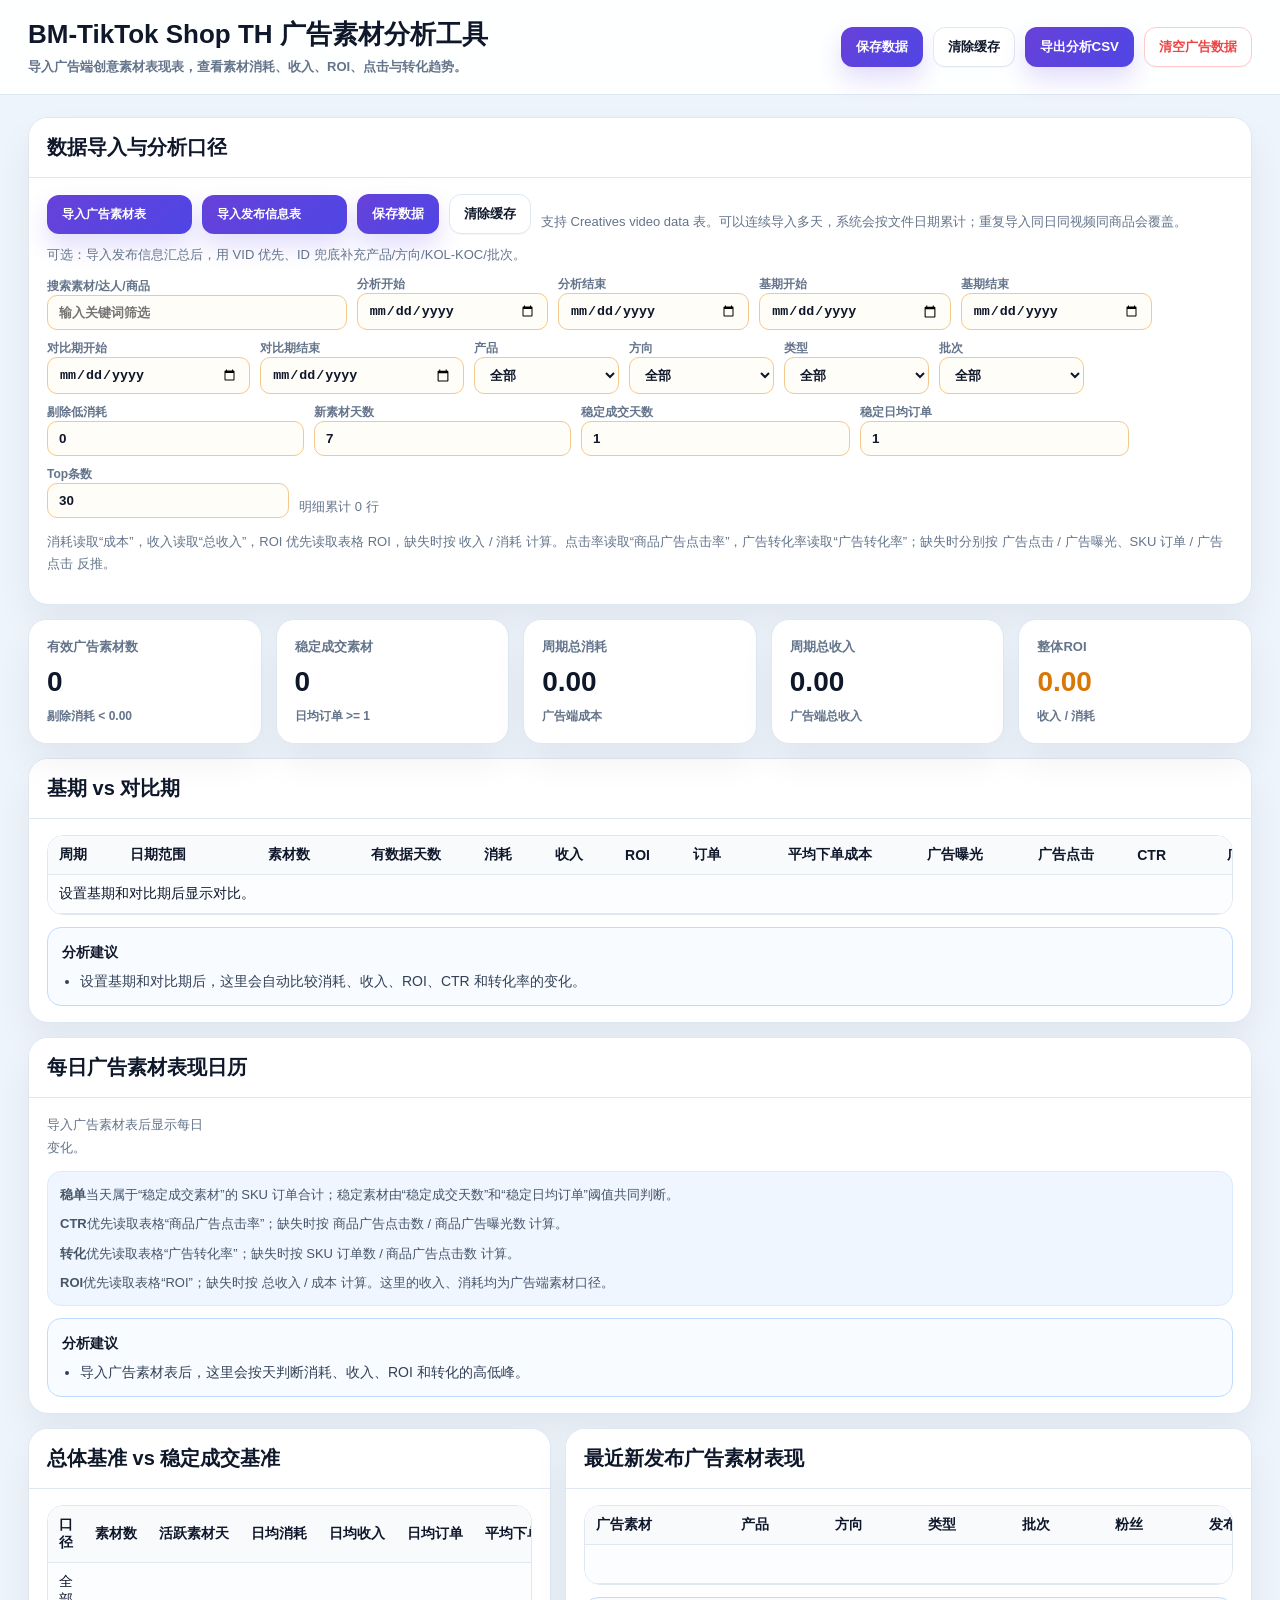
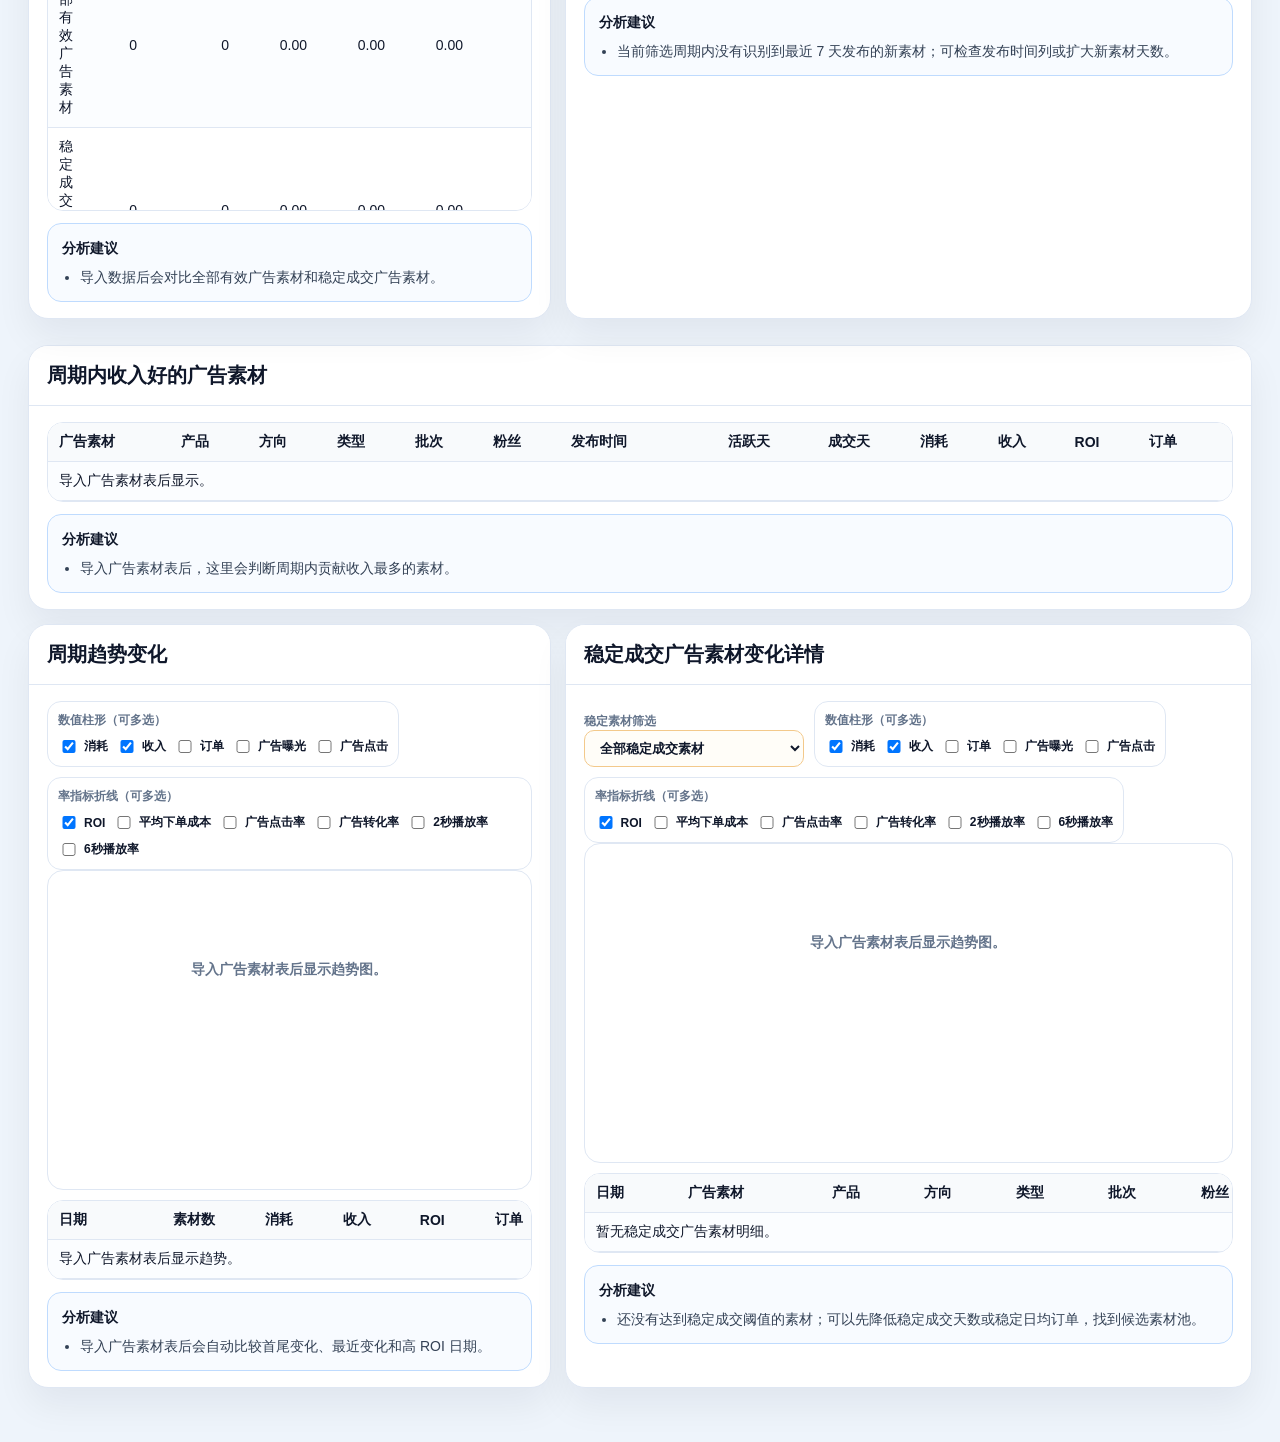
==== BM-ad-creative-analysis/index.html @ 03ab9991 "Store ad creative data in IndexedDB" ====
<!doctype html>
<html lang="zh-CN">
<head>
  <meta charset="utf-8">
  <meta name="viewport" content="width=device-width, initial-scale=1">
  <title>BM-TikTok Shop TH 广告素材分析工具</title>
  <style>
    :root {
      --bg: #eef4fb;
      --panel: #fff;
      --ink: #0f172a;
      --muted: #64748b;
      --line: #dfe7f3;
      --soft: #f8fafc;
      --primary: #6741d9;
      --primary2: #4f46e5;
      --green: #16a34a;
      --red: #ef4444;
      --orange: #d97706;
      --shadow: 0 18px 36px rgba(15, 23, 42, .06);
    }
    * { box-sizing: border-box; }
    body {
      margin: 0;
      background: var(--bg);
      color: var(--ink);
      font-family: Inter, "Microsoft YaHei", "PingFang SC", Arial, sans-serif;
      font-size: 14px;
    }
    header {
      position: sticky;
      top: 0;
      z-index: 20;
      background: rgba(255,255,255,.94);
      border-bottom: 1px solid var(--line);
      backdrop-filter: blur(12px);
    }
    .topbar {
      display: flex;
      justify-content: space-between;
      align-items: center;
      gap: 16px;
      padding: 18px 28px;
    }
    h1 { margin: 0; font-size: 26px; line-height: 1.25; font-weight: 900; }
    h2 { margin: 0; font-size: 20px; font-weight: 900; }
    .subtitle { margin: 7px 0 0; color: var(--muted); font-size: 13px; font-weight: 800; }
    main { padding: 22px 28px 40px; }
    .actions, .filters, .chart-tools { display: flex; flex-wrap: wrap; gap: 10px; align-items: end; }
    button, .file-label {
      border: 1px solid var(--line);
      background: #fff;
      color: var(--ink);
      border-radius: 12px;
      padding: 10px 14px;
      font-weight: 900;
      cursor: pointer;
      box-shadow: 0 1px 0 rgba(15,23,42,.03);
    }
    button.primary, .file-label {
      color: #fff;
      border-color: transparent;
      background: linear-gradient(135deg, var(--primary), var(--primary2));
      box-shadow: 0 12px 24px rgba(91,69,232,.18);
    }
    button.danger { color: var(--red); border-color: #fecaca; background: #fff; }
    input, select {
      width: 100%;
      min-width: 0;
      padding: 9px 11px;
      border: 1px solid #f3c98b;
      border-radius: 10px;
      background: #fffdf8;
      color: var(--ink);
      font-weight: 800;
    }
    input[type="file"] { display: none; }
    input.meta-input {
      width: 104px;
      padding: 6px 8px;
      font-size: 12px;
    }
    .meta-cell {
      min-width: 110px;
      white-space: nowrap;
    }
    .meta-text {
      font-weight: 800;
    }
    .meta-empty {
      color: var(--muted);
    }
    .meta-actions {
      display: inline-flex;
      gap: 4px;
      margin-left: 6px;
      vertical-align: middle;
    }
    button.meta-mini {
      padding: 4px 7px;
      border-radius: 999px;
      font-size: 11px;
      line-height: 1;
      box-shadow: none;
    }
    button.meta-save {
      color: #fff;
      border-color: transparent;
      background: var(--primary);
    }
    label { min-width: 145px; color: var(--muted); font-size: 12px; font-weight: 900; }
    .filters .wide { min-width: 260px; }
    .panel {
      background: var(--panel);
      border: 1px solid var(--line);
      border-radius: 20px;
      box-shadow: var(--shadow);
      overflow: hidden;
      margin-bottom: 14px;
    }
    .panel > h2 { padding: 16px 18px; border-bottom: 1px solid var(--line); background: #fff; }
    .panel-body { padding: 16px 18px; }
    .note { color: var(--muted); font-size: 13px; line-height: 1.7; }
    .kpis {
      display: grid;
      grid-template-columns: repeat(5, minmax(180px, 1fr));
      gap: 14px;
      margin-bottom: 14px;
    }
    .kpi {
      background: #fff;
      border-radius: 18px;
      border: 1px solid var(--line);
      padding: 18px;
      box-shadow: var(--shadow);
    }
    .kpi .label { color: var(--muted); font-size: 13px; font-weight: 900; }
    .kpi .value { margin: 10px 0; font-size: 28px; font-weight: 900; }
    .kpi .sub { color: var(--muted); font-size: 12px; font-weight: 800; }
    .good { color: var(--green); }
    .bad { color: var(--red); }
    .mid { color: var(--orange); }
    .grid.two { display: grid; grid-template-columns: minmax(430px, .95fr) minmax(520px, 1.25fr); gap: 14px; }
    .scroll { overflow: auto; max-height: 68vh; border: 1px solid var(--line); border-radius: 16px; background: #fff; }
    .compact-scroll { max-height: 34vh; }
    table { width: 100%; min-width: 1180px; border-collapse: collapse; table-layout: auto; background: #fff; }
    #recentTable { min-width: 1700px; }
    #topTable, #stableDetailTable { min-width: 1900px; }
    #trendTable { min-width: 1460px; }
    #periodCompareTable { min-width: 1260px; }
    th, td { border: 0; border-bottom: 1px solid var(--line); padding: 10px 11px; vertical-align: middle; overflow-wrap: anywhere; }
    th { position: sticky; top: 0; z-index: 2; background: #f8fafc; color: var(--ink); font-weight: 900; text-align: left; }
    td.num, th.num { text-align: right; white-space: nowrap; }
    tr:nth-child(even) td { background: #fbfdff; }
    .center { text-align: center; }
    .formula-strip {
      display: grid;
      gap: 8px;
      margin-top: 12px;
      padding: 12px;
      border: 1px solid #dbeafe;
      border-radius: 14px;
      background: #eff6ff;
    }
    .formula-item { color: #475569; font-size: 13px; line-height: 1.65; }
    .analysis-box {
      margin-top: 12px;
      padding: 12px 14px;
      border: 1px solid #bfdbfe;
      background: #f8fbff;
      border-radius: 14px;
      color: #334155;
      line-height: 1.75;
    }
    .analysis-box strong { display: block; margin-bottom: 4px; color: #0f172a; }
    .analysis-box ul { margin: 0; padding-left: 18px; }
    .metric-group {
      min-width: 270px;
      padding: 10px;
      border: 1px solid var(--line);
      border-radius: 14px;
      background: #fff;
    }
    .metric-title { margin-bottom: 8px; color: var(--muted); font-size: 12px; font-weight: 900; }
    .metric-options { display: flex; flex-wrap: wrap; gap: 8px; }
    .metric-options label {
      min-width: 0;
      display: inline-flex;
      align-items: center;
      gap: 5px;
      color: var(--ink);
      font-size: 12px;
      font-weight: 900;
    }
    .metric-options input { width: 14px; padding: 0; }
    .chart-wrap {
      min-height: 320px;
      margin-bottom: 10px;
      border: 1px solid var(--line);
      border-radius: 16px;
      background: #fff;
      overflow: hidden;
    }
    .chart-wrap svg { display: block; width: 100%; height: 320px; }
    .chart-empty { padding: 90px 18px; color: var(--muted); font-weight: 900; text-align: center; }
    .calendar-grid {
      display: grid;
      grid-template-columns: repeat(7, minmax(150px, 1fr));
      gap: 10px;
    }
    .weekday { color: var(--muted); text-align: center; font-weight: 900; }
    .day-card {
      min-height: 126px;
      border: 1px solid var(--line);
      border-radius: 14px;
      padding: 10px;
      background: #fff;
    }
    .day-card.empty { background: transparent; border-color: transparent; box-shadow: none; }
    .day-head { display: flex; justify-content: space-between; gap: 8px; align-items: center; font-weight: 900; }
    .day-head span { color: var(--muted); font-size: 12px; }
    .day-main { margin: 7px 0 5px; display: flex; align-items: baseline; justify-content: space-between; gap: 8px; }
    .day-main b { font-size: 22px; }
    .day-main span { color: var(--muted); font-size: 12px; font-weight: 800; }
    .day-metrics { display: grid; grid-template-columns: 1fr 1fr; gap: 5px 10px; color: var(--muted); font-size: 12px; }
    .bar { height: 7px; border-radius: 999px; background: #e2e8f0; overflow: hidden; }
    .bar span { display: block; height: 100%; background: linear-gradient(90deg, var(--primary), var(--primary2)); border-radius: inherit; }
    @media (max-width: 980px) {
      main, .topbar { padding-left: 14px; padding-right: 14px; }
      .grid.two, .kpis, .calendar-grid { grid-template-columns: 1fr; }
      table { min-width: 1000px; }
    }
  </style>
</head>
<body>
  <header>
    <div class="topbar">
      <div>
        <h1>BM-TikTok Shop TH 广告素材分析工具</h1>
        <p class="subtitle">导入广告端创意素材表现表，查看素材消耗、收入、ROI、点击与转化趋势。</p>
      </div>
      <div class="actions">
        <button class="primary" id="saveData">保存数据</button>
        <button id="clearCache">清除缓存</button>
        <button class="primary" id="exportSnapshot">导出分析CSV</button>
        <button class="danger" id="clearData">清空广告数据</button>
      </div>
    </div>
  </header>
  <main>
    <section class="panel">
      <h2>数据导入与分析口径</h2>
      <div class="panel-body">
        <div class="actions" style="margin-bottom:10px">
          <label class="file-label" for="detailFile">导入广告素材表</label>
          <input id="detailFile" type="file" accept=".xlsx,.xls,.csv">
          <label class="file-label" for="metadataFile">导入发布信息表</label>
          <input id="metadataFile" type="file" accept=".xlsx,.xls,.csv">
          <button class="primary save-data-action" id="saveDataInline" type="button">保存数据</button>
          <button class="clear-cache-action" id="clearCacheInline" type="button">清除缓存</button>
          <span class="note" id="importStatus">支持 Creatives video data 表。可以连续导入多天，系统会按文件日期累计；重复导入同日同视频同商品会覆盖。</span>
          <span class="note" id="metadataStatus">可选：导入发布信息汇总后，用 VID 优先、ID 兜底补充产品/方向/KOL-KOC/批次。</span>
        </div>
        <div class="filters" id="controls"></div>
        <p class="note">消耗读取“成本”，收入读取“总收入”，ROI 优先读取表格 ROI，缺失时按 收入 / 消耗 计算。点击率读取“商品广告点击率”，广告转化率读取“广告转化率”；缺失时分别按 广告点击 / 广告曝光、SKU 订单 / 广告点击 反推。</p>
      </div>
    </section>

    <div class="kpis" id="kpis"></div>

    <section class="panel">
      <h2>基期 vs 对比期</h2>
      <div class="panel-body">
        <div class="scroll compact-scroll"><table id="periodCompareTable"></table></div>
        <div class="analysis-box" id="periodCompareAnalysis"></div>
      </div>
    </section>

    <section class="panel">
      <h2>每日广告素材表现日历</h2>
      <div class="panel-body">
        <div class="calendar-grid" id="calendar"></div>
        <div class="formula-strip">
          <div class="formula-item"><b>稳单</b>当天属于“稳定成交素材”的 SKU 订单合计；稳定素材由“稳定成交天数”和“稳定日均订单”阈值共同判断。</div>
          <div class="formula-item"><b>CTR</b>优先读取表格“商品广告点击率”；缺失时按 商品广告点击数 / 商品广告曝光数 计算。</div>
          <div class="formula-item"><b>转化</b>优先读取表格“广告转化率”；缺失时按 SKU 订单数 / 商品广告点击数 计算。</div>
          <div class="formula-item"><b>ROI</b>优先读取表格“ROI”；缺失时按 总收入 / 成本 计算。这里的收入、消耗均为广告端素材口径。</div>
        </div>
        <div class="analysis-box" id="calendarAnalysis"></div>
      </div>
    </section>

    <div class="grid two" style="margin-top:12px">
      <section class="panel">
        <h2>总体基准 vs 稳定成交基准</h2>
        <div class="panel-body">
          <div class="scroll compact-scroll"><table id="baselineTable"></table></div>
          <div class="analysis-box" id="baselineAnalysis"></div>
        </div>
      </section>
      <section class="panel">
        <h2>最近新发布广告素材表现</h2>
        <div class="panel-body">
          <div class="scroll compact-scroll"><table id="recentTable"></table></div>
          <div class="analysis-box" id="recentAnalysis"></div>
        </div>
      </section>
    </div>

    <section class="panel" style="margin-top:12px">
      <h2>周期内收入好的广告素材</h2>
      <div class="panel-body">
        <div class="scroll"><table id="topTable"></table></div>
        <div class="analysis-box" id="topAnalysis"></div>
      </div>
    </section>

    <div class="grid two" style="margin-top:12px">
      <section class="panel">
        <h2>周期趋势变化</h2>
        <div class="panel-body">
          <div class="chart-tools">
            <div class="metric-group">
              <div class="metric-title">数值柱形（可多选）</div>
              <div class="metric-options" id="trendValueMetrics"></div>
            </div>
            <div class="metric-group">
              <div class="metric-title">率指标折线（可多选）</div>
              <div class="metric-options" id="trendRateMetrics"></div>
            </div>
          </div>
          <div class="chart-wrap" id="trendChart"></div>
          <div class="scroll"><table id="trendTable"></table></div>
          <div class="analysis-box" id="trendAnalysis"></div>
        </div>
      </section>
      <section class="panel">
        <h2>稳定成交广告素材变化详情</h2>
        <div class="panel-body">
          <div class="chart-tools">
            <label class="wide">稳定素材筛选<select id="stableVideoFilter"></select></label>
            <div class="metric-group">
              <div class="metric-title">数值柱形（可多选）</div>
              <div class="metric-options" id="stableValueMetrics"></div>
            </div>
            <div class="metric-group">
              <div class="metric-title">率指标折线（可多选）</div>
              <div class="metric-options" id="stableRateMetrics"></div>
            </div>
          </div>
          <div class="chart-wrap" id="stableChart"></div>
          <div class="scroll"><table id="stableDetailTable"></table></div>
          <div class="analysis-box" id="stableDetailAnalysis"></div>
        </div>
      </section>
    </div>
  </main>

  <script src="../BM-profit-calculator/xlsx-js-style.min.js"></script>
  <script>
    const money0 = new Intl.NumberFormat("en-US", { maximumFractionDigits: 0 });
    const money2 = new Intl.NumberFormat("en-US", { minimumFractionDigits: 2, maximumFractionDigits: 2 });
    const stateKeyBase = "bmAdCreativeAnalysisStateV1";
    const stateDbName = "bmAdCreativeAnalysisDB";
    const stateStoreName = "states";
    const defaultState = {
      detailRows: [],
      detailFileName: "",
      metadataRows: [],
      metadataFileName: "",
      minSpend: 0,
      recentDays: 7,
      stableMinOrderDays: 1,
      stableMinDailyOrders: 1,
      topLimit: 30,
      analysisStart: "",
      analysisEnd: "",
      baseStart: "",
      baseEnd: "",
      compareStart: "",
      compareEnd: "",
      search: "",
      metaProduct: "",
      metaDirection: "",
      metaType: "",
      metaLot: "",
      trendValueMetrics: ["spend", "revenue"],
      trendRateMetrics: ["roi"],
      stableVideoKey: "",
      stableValueMetrics: ["spend", "revenue"],
      stableRateMetrics: ["roi"]
    };

    const valueMetrics = [
      { key: "spend", label: "消耗", picker: row => row.all.spend, format: money },
      { key: "revenue", label: "收入", picker: row => row.all.revenue, format: money },
      { key: "orders", label: "订单", picker: row => row.all.orders, format: money },
      { key: "exposure", label: "广告曝光", picker: row => row.all.exposure, format: value => money0.format(num(value)) },
      { key: "clicks", label: "广告点击", picker: row => row.all.clicks, format: value => money0.format(num(value)) }
    ];
    const rateMetrics = [
      { key: "roi", label: "ROI", picker: row => row.allRoi, format: ratio },
      { key: "avgOrderCost", label: "平均下单成本", picker: row => row.allAvgOrderCost, format: money },
      { key: "ctr", label: "广告点击率", picker: row => row.allCtr, format: pct },
      { key: "conversion", label: "广告转化率", picker: row => row.allConversion, format: pct },
      { key: "play2Rate", label: "2秒播放率", picker: row => row.allPlay2Rate, format: pct },
      { key: "play6Rate", label: "6秒播放率", picker: row => row.allPlay6Rate, format: pct }
    ];
    let state = structuredClone(defaultState);
    let hasUnsavedChanges = false;

    function projectId() {
      return new URLSearchParams(location.search).get("project") || localStorage.getItem("bm_current_project_v1") || "";
    }
    function scopedKey() {
      const id = projectId();
      return id ? `${stateKeyBase}_${id}` : stateKeyBase;
    }
    function loadState() {
      try {
        const parsed = JSON.parse(localStorage.getItem(scopedKey()) || "{}");
        return normalizeState({ ...structuredClone(defaultState), ...parsed });
      } catch {
        return structuredClone(defaultState);
      }
    }
    function openStateDb() {
      return new Promise((resolve, reject) => {
        if (!window.indexedDB) {
          reject(new Error("当前浏览器不支持大容量本地数据库 IndexedDB。"));
          return;
        }
        const request = indexedDB.open(stateDbName, 1);
        request.onupgradeneeded = () => {
          const db = request.result;
          if (!db.objectStoreNames.contains(stateStoreName)) db.createObjectStore(stateStoreName);
        };
        request.onsuccess = () => resolve(request.result);
        request.onerror = () => reject(request.error || new Error("打开本地数据库失败。"));
      });
    }
    function readIndexedState(key) {
      return openStateDb().then(db => new Promise((resolve, reject) => {
        const tx = db.transaction(stateStoreName, "readonly");
        const request = tx.objectStore(stateStoreName).get(key);
        request.onsuccess = () => resolve(request.result || null);
        request.onerror = () => reject(request.error || new Error("读取本地数据库失败。"));
        tx.oncomplete = () => db.close();
        tx.onerror = () => {
          db.close();
          reject(tx.error || new Error("读取本地数据库失败。"));
        };
      }));
    }
    function writeIndexedState(key, value) {
      return openStateDb().then(db => new Promise((resolve, reject) => {
        const tx = db.transaction(stateStoreName, "readwrite");
        tx.objectStore(stateStoreName).put(value, key);
        tx.oncomplete = () => {
          db.close();
          resolve();
        };
        tx.onerror = () => {
          db.close();
          reject(tx.error || new Error("写入本地数据库失败。"));
        };
      }));
    }
    function deleteIndexedState(key) {
      return openStateDb().then(db => new Promise((resolve, reject) => {
        const tx = db.transaction(stateStoreName, "readwrite");
        tx.objectStore(stateStoreName).delete(key);
        tx.oncomplete = () => {
          db.close();
          resolve();
        };
        tx.onerror = () => {
          db.close();
          reject(tx.error || new Error("清除本地数据库失败。"));
        };
      })).catch(() => {});
    }
    async function loadPersistedState() {
      try {
        const indexed = await readIndexedState(scopedKey());
        if (indexed) return normalizeState({ ...structuredClone(defaultState), ...indexed });
      } catch {}
      return loadState();
    }
    async function saveState() {
      state = normalizeState(state);
      const key = scopedKey();
      try {
        await writeIndexedState(key, state);
        localStorage.removeItem(key);
      } catch (error) {
        throw new Error(`浏览器大容量本地数据库写入失败。${error.message || error}`);
      }
    }
    async function clearSavedState() {
      Object.keys(localStorage)
        .filter(key => key === stateKeyBase || key.startsWith(`${stateKeyBase}_`))
        .forEach(key => localStorage.removeItem(key));
      await deleteIndexedState(scopedKey());
    }
    function markUnsaved(statusId, message) {
      hasUnsavedChanges = true;
      updateSaveButton();
      if (statusId && message) {
        const status = document.getElementById(statusId);
        if (status) status.textContent = message;
      }
    }
    function markSaved(statusId, message) {
      hasUnsavedChanges = false;
      updateSaveButton();
      if (statusId && message) {
        const status = document.getElementById(statusId);
        if (status) status.textContent = message;
      }
    }
    function updateSaveButton() {
      document.querySelectorAll("#saveData, #saveDataInline").forEach(button => {
        button.textContent = hasUnsavedChanges ? "保存数据*" : "保存数据";
        button.title = hasUnsavedChanges ? "当前页面有未保存的数据或设置" : "当前页面数据已保存";
      });
    }
    function normalizeState(next) {
      if (!Array.isArray(next.detailRows)) next.detailRows = [];
      if (!Array.isArray(next.metadataRows)) next.metadataRows = [];
      next.detailRows = next.detailRows.map(compactAdDetailRow);
      next.metadataRows = next.metadataRows.map(compactMetadataRow);
      if ("minW" in next && !("minSpend" in next)) next.minSpend = next.minW;
      ["minSpend", "recentDays", "stableMinOrderDays", "stableMinDailyOrders", "topLimit"].forEach(key => next[key] = num(next[key], defaultState[key]));
      ["analysisStart", "analysisEnd", "baseStart", "baseEnd", "compareStart", "compareEnd", "search", "metaProduct", "metaDirection", "metaType", "metaLot", "stableVideoKey"].forEach(key => next[key] = String(next[key] || defaultState[key] || ""));
      next.trendValueMetrics = normalizeMetricList(next.trendValueMetrics, next.trendValueMetric, defaultState.trendValueMetrics, valueMetrics);
      next.trendRateMetrics = normalizeMetricList(next.trendRateMetrics, next.trendRateMetric, defaultState.trendRateMetrics, rateMetrics);
      next.stableValueMetrics = normalizeMetricList(next.stableValueMetrics, next.stableValueMetric, defaultState.stableValueMetrics, valueMetrics);
      next.stableRateMetrics = normalizeMetricList(next.stableRateMetrics, next.stableRateMetric, defaultState.stableRateMetrics, rateMetrics);
      delete next.minW;
      delete next.trendValueMetric;
      delete next.trendRateMetric;
      delete next.stableValueMetric;
      delete next.stableRateMetric;
      return next;
    }
    function compactText(value, maxLength = 120) {
      const text = String(value ?? "").trim();
      return text.length > maxLength ? text.slice(0, maxLength) : text;
    }
    function compactAdDetailRow(row) {
      return {
        date: compactText(row.date, 10),
        publishDate: compactText(row.publishDate, 10),
        creator: compactText(row.creator, 80),
        creatorId: compactText(row.creatorId, 80),
        title: compactText(row.title, 180),
        videoId: compactText(row.videoId, 40),
        productId: compactText(row.productId, 60),
        product: compactText(row.product, 140),
        tag: compactText(row.tag, 80),
        source: compactText(row.source, 40),
        spend: num(row.spend),
        revenue: num(row.revenue),
        orders: num(row.orders),
        avgOrderCost: num(row.avgOrderCost),
        roi: num(row.roi),
        exposure: num(row.exposure),
        clicks: num(row.clicks),
        ctr: num(row.ctr),
        conversion: num(row.conversion),
        play2Rate: num(row.play2Rate),
        play6Rate: num(row.play6Rate)
      };
    }
    function compactMetadataRow(row) {
      return {
        idTikTok: compactText(row.idTikTok, 80),
        idKey: compactText(row.idKey, 80),
        vid: compactText(row.vid, 40),
        type: compactText(row.type, 20),
        follower: compactText(row.follower, 30),
        lot: compactText(row.lot, 20),
        product: compactText(row.product, 80),
        direction: compactText(row.direction, 80)
      };
    }
    function normalizeMetricList(value, legacyValue, fallback, metrics) {
      const allowed = new Set(metrics.map(metric => metric.key));
      const source = Array.isArray(value) ? value : (legacyValue ? [legacyValue] : fallback);
      const cleaned = [...new Set(source.map(item => String(item || "")).filter(key => allowed.has(key)))];
      return cleaned.length ? cleaned : [...fallback];
    }
    function num(v, fallback = 0) {
      const n = Number(v);
      return Number.isFinite(n) ? n : fallback;
    }
    function money(v) { return money2.format(num(v)); }
    function pct(v) { return (num(v) * 100).toFixed(2) + "%"; }
    function ratio(v) { return Number.isFinite(num(v)) ? num(v).toFixed(2) : "0.00"; }
    function escapeHtml(value) {
      return String(value ?? "").replaceAll("&", "&amp;").replaceAll("<", "&lt;").replaceAll(">", "&gt;").replaceAll('"', "&quot;");
    }
    function normalizeHeaderName(value) {
      return String(value ?? "").replace(/\s+/g, "").replace(/[()（）:：฿￥¥]/g, "").toLowerCase();
    }
    function recordFromRow(headers, row) {
      const record = {};
      headers.forEach((header, index) => {
        const key = normalizeHeaderName(header);
        if (key) record[key] = row[index];
      });
      return record;
    }
    function recordValue(record, aliases) {
      const keys = Object.keys(record);
      for (const alias of aliases) {
        const normalized = normalizeHeaderName(alias);
        if (normalized in record) return record[normalized];
      }
      for (const alias of aliases) {
        const normalized = normalizeHeaderName(alias);
        const key = keys.find(item => item.includes(normalized) || normalized.includes(item));
        if (key) return record[key];
      }
      return "";
    }
    function firstFilled(...values) {
      return values.find(value => String(value ?? "").trim() !== "") ?? "";
    }
    function recordExactValue(record, aliases) {
      for (const alias of aliases) {
        const normalized = normalizeHeaderName(alias);
        if (normalized in record) return record[normalized];
      }
      return "";
    }
    function parseMetric(value) {
      if (value == null || value === "") return 0;
      if (typeof value === "number") return Number.isFinite(value) ? value : 0;
      const cleaned = String(value).replace(/,/g, "").replace(/[฿￥¥%]/g, "").trim();
      const n = Number(cleaned);
      return Number.isFinite(n) ? n : 0;
    }
    function parseRateMetric(value, fallback = 0) {
      if (value == null || value === "") return fallback;
      const raw = String(value).trim();
      const n = parseMetric(value);
      if (!Number.isFinite(n)) return fallback;
      if (raw.includes("%")) return n / 100;
      return Math.abs(n) > 1 ? n / 100 : n;
    }
    function dateKey(value) {
      if (!value) return "";
      if (value instanceof Date && !Number.isNaN(value.getTime())) {
        return `${value.getFullYear()}-${String(value.getMonth() + 1).padStart(2, "0")}-${String(value.getDate()).padStart(2, "0")}`;
      }
      const text = String(value).trim();
      const iso = text.match(/(20\d{2})[-/](\d{1,2})[-/](\d{1,2})/);
      if (iso) return `${iso[1]}-${iso[2].padStart(2, "0")}-${iso[3].padStart(2, "0")}`;
      const us = text.match(/(\d{1,2})[-/](\d{1,2})[-/](20\d{2})/);
      if (us) return `${us[3]}-${us[1].padStart(2, "0")}-${us[2].padStart(2, "0")}`;
      return "";
    }
    function parseReportDateFromText(value) {
      const matches = [...String(value || "").matchAll(/20\d{2}[-/]\d{1,2}[-/]\d{1,2}/g)].map(match => match[0]);
      return matches.length ? dateKey(matches[matches.length - 1]) : "";
    }
    function parseReportDateFromFilename(fileName) {
      const compact = [...String(fileName || "").matchAll(/20\d{6}/g)].map(match => match[0]);
      if (compact.length) {
        const raw = compact[compact.length - 1];
        return `${raw.slice(0, 4)}-${raw.slice(4, 6)}-${raw.slice(6, 8)}`;
      }
      return parseReportDateFromText(fileName);
    }
    function addDays(dateText, delta) {
      const d = new Date(`${dateText}T00:00:00`);
      if (Number.isNaN(d.getTime())) return "";
      d.setDate(d.getDate() + delta);
      return dateKey(d);
    }
    function daysBetween(a, b) {
      const da = new Date(`${a}T00:00:00`);
      const db = new Date(`${b}T00:00:00`);
      if (Number.isNaN(da.getTime()) || Number.isNaN(db.getTime())) return null;
      return Math.round((db - da) / 86400000);
    }
    function inDateRange(date, start, end) {
      if (!date) return false;
      if (start && date < start) return false;
      if (end && date > end) return false;
      return true;
    }
    function mergeRows(existing, incoming, keyFn) {
      const merged = new Map();
      existing.forEach(row => merged.set(keyFn(row), row));
      incoming.forEach(row => merged.set(keyFn(row), row));
      return [...merged.values()].sort((a, b) => String(a.date || "").localeCompare(String(b.date || "")));
    }
    function detailRowKey(row) {
      return [row.date, row.videoId, row.productId, row.product || row.title || row.creator || ""].join("__");
    }
    function rowVideoKey(row) {
      return row.videoId || `${row.creator}_${row.title}_${row.productId}`;
    }
    function normalizeLookupId(value) {
      return String(value || "").trim().replace(/^@+/, "").replace(/\s+/g, "").toLowerCase();
    }
    function normalizeLookupVid(value) {
      const text = String(value || "").trim();
      if (!text || /^#?\s*n\/?a$/i.test(text)) return "";
      const digits = text.replace(/\D+/g, "");
      return digits || text.toLowerCase();
    }
    function metadataCompleteness(row) {
      return ["product", "direction", "type", "lot", "follower", "idTikTok", "vid"].reduce((score, key) => score + (String(row[key] || "").trim() ? 1 : 0), 0);
    }
    function betterMetadataRow(current, next) {
      if (!current) return next;
      if (!next) return current;
      return metadataCompleteness(next) >= metadataCompleteness(current) ? { ...current, ...next } : current;
    }
    function metadataRowKey(row) {
      const vid = normalizeLookupVid(row.vid);
      if (vid) return `vid__${vid}`;
      const id = normalizeLookupId(row.idTikTok || row.idKey);
      if (id) return `id__${id}__${row.product || ""}__${row.direction || ""}__${row.lot || ""}`;
      return [row.type || "", row.lot || "", row.product || "", row.direction || ""].join("__");
    }
    function mergeMetadataRows(existing, incoming) {
      const merged = new Map();
      existing.forEach(row => {
        const key = metadataRowKey(row);
        merged.set(key, betterMetadataRow(merged.get(key), row));
      });
      incoming.forEach(row => {
        const key = metadataRowKey(row);
        merged.set(key, betterMetadataRow(merged.get(key), row));
      });
      return [...merged.values()].sort((a, b) => String(a.idTikTok || "").localeCompare(String(b.idTikTok || "")) || String(a.vid || "").localeCompare(String(b.vid || "")));
    }
    function expandWorksheetRange(sheet) {
      const cellKeys = Object.keys(sheet).filter(key => /^[A-Z]+[0-9]+$/i.test(key));
      if (!cellKeys.length) return;
      const cells = cellKeys.map(key => XLSX.utils.decode_cell(key));
      const range = {
        s: { c: Math.min(...cells.map(cell => cell.c)), r: Math.min(...cells.map(cell => cell.r)) },
        e: { c: Math.max(...cells.map(cell => cell.c)), r: Math.max(...cells.map(cell => cell.r)) }
      };
      sheet["!ref"] = XLSX.utils.encode_range(range);
    }
    function workbookRowsFromBuffer(buffer) {
      const workbook = XLSX.read(buffer, { type: "array", cellDates: true, raw: false });
      const sheetName = workbook.SheetNames[0];
      const sheet = workbook.Sheets[sheetName];
      expandWorksheetRange(sheet);
      const rows = XLSX.utils.sheet_to_json(sheet, { header: 1, defval: "", raw: false, blankrows: false });
      return { rows, sheetName };
    }
    function findHeaderIndex(rows, requiredAliases) {
      return rows.findIndex(row => {
        const normalized = row.map(normalizeHeaderName).filter(Boolean);
        return requiredAliases.every(alias => normalized.some(cell => cell.includes(normalizeHeaderName(alias))));
      });
    }
    function parsePublishInfoWorkbook(buffer) {
      const { rows, sheetName } = workbookRowsFromBuffer(buffer);
      const headerIndex = rows.findIndex(row => row.map(normalizeHeaderName).some(cell => cell === "vid" || cell.includes("视频id")));
      if (headerIndex < 0) throw new Error("没有找到发布信息表头，请确认包含 VID、ID TIKTOK、TYPE、LOT、Product、Direction。");
      const headers = rows[headerIndex];
      const parsed = rows.slice(headerIndex + 1).map(row => {
        const record = recordFromRow(headers, row);
        const fixed = {
          idTikTok: row[0],
          type: row[2],
          follower: row[3],
          lot: row[4],
          product: row[5],
          direction: row[6],
          vid: row[7]
        };
        const idTikTok = String(firstFilled(fixed.idTikTok, recordValue(record, ["ID TIKTOK", "TikTok ID", "达人ID", "账号ID", "ID"]))).trim();
        const vidRaw = firstFilled(fixed.vid, recordValue(record, ["VID", "Video ID", "视频ID"]));
        const vid = normalizeLookupVid(vidRaw);
        if (!idTikTok && !vid) return null;
        const lotRaw = String(firstFilled(fixed.lot, recordValue(record, ["LOT", "批次", "Batch"]))).trim();
        const lot = lotRaw ? (/^lot/i.test(lotRaw) ? lotRaw.toUpperCase() : `LOT${lotRaw}`) : "";
        return {
          idTikTok,
          idKey: normalizeLookupId(idTikTok),
          vid,
          type: String(firstFilled(fixed.type, recordValue(record, ["TYPE", "类型", "KOL/KOC"]))).trim().toUpperCase(),
          follower: String(firstFilled(fixed.follower, recordValue(record, ["Follower", "粉丝量", "粉丝"]))).trim(),
          lot,
          product: String(firstFilled(fixed.product, recordValue(record, ["Product", "产品"]))).trim(),
          direction: String(firstFilled(fixed.direction, recordValue(record, ["Direction", "方向", "产品方向"]))).trim()
        };
      }).filter(Boolean);
      if (!parsed.length) throw new Error("发布信息表没有可导入的数据。");
      return { rows: parsed, sheetName };
    }
    function publishInfoLookup() {
      const byVid = new Map();
      const byId = new Map();
      (state.metadataRows || []).forEach(row => {
        if (row.vid) byVid.set(row.vid, betterMetadataRow(byVid.get(row.vid), row));
        const key = normalizeLookupId(row.idTikTok || row.idKey);
        if (key) {
          if (!byId.has(key)) byId.set(key, []);
          byId.get(key).push(row);
        }
      });
      return { byVid, byId };
    }
    function publishInfoFor(row, lookup = publishInfoLookup()) {
      const vid = normalizeLookupVid(row.videoId);
      if (vid && lookup.byVid.has(vid)) return { ...lookup.byVid.get(vid), matchType: "VID" };
      const candidates = [row.creatorId, row.creator].map(normalizeLookupId).filter(Boolean);
      for (const id of candidates) {
        const rows = lookup.byId.get(id) || [];
        if (rows.length === 1) return { ...rows[0], matchType: "ID" };
      }
      return null;
    }
    function normalizeEditableMetadataValue(field, value) {
      const text = String(value || "").trim();
      if (!text) return "";
      if (field === "type") return text.toUpperCase();
      if (field === "lot") return /^lot/i.test(text) ? text.toUpperCase() : (/^\d+$/.test(text) ? `LOT${text}` : text);
      return text;
    }
    function editablePublishField(row, meta, field, placeholder) {
      const vid = normalizeLookupVid(row.videoId || meta?.vid);
      const id = normalizeLookupId(row.creatorId || row.creator || meta?.idTikTok || meta?.idKey);
      const disabled = !vid && !id;
      const editKey = vid ? `vid__${vid}` : (id ? `id__${id}` : "");
      const editing = editKey && state.metaEditKey === editKey;
      const value = String(meta?.[field] || "");
      if (!editing) {
        const editButton = field === "product" && !disabled ? `<span class="meta-actions"><button class="meta-mini meta-edit-button" data-meta-edit-key="${escapeHtml(editKey)}" type="button">修改</button></span>` : "";
        return `<td class="meta-cell"><span class="${value ? "meta-text" : "meta-empty"}">${escapeHtml(value || "-")}</span>${editButton}</td>`;
      }
      const actions = field === "product" ? `<span class="meta-actions"><button class="meta-mini meta-save meta-save-button" data-meta-vid="${escapeHtml(vid)}" data-meta-id="${escapeHtml(id)}" data-meta-creator="${escapeHtml(row.creator || meta?.idTikTok || "")}" type="button">保存</button><button class="meta-mini meta-cancel-button" type="button">取消</button></span>` : "";
      return `<td class="meta-cell"><input class="meta-input" data-meta-field="${field}" value="${escapeHtml(value)}" placeholder="${escapeHtml(placeholder)}" ${disabled ? "disabled" : ""}>${actions}</td>`;
    }
    function publishInfoCells(row, meta) {
      return editablePublishField(row, meta, "product", "产品")
        + editablePublishField(row, meta, "direction", "方向")
        + editablePublishField(row, meta, "type", "KOL/KOC")
        + editablePublishField(row, meta, "lot", "LOT")
        + `<td>${escapeHtml(meta?.follower || "-")}</td>`;
    }
    function savePublishMetadataField(vid, id, creator, field, value) {
      if (!["product", "direction", "type", "lot"].includes(field)) return;
      savePublishMetadataFields(vid, id, creator, { [field]: value });
    }
    function savePublishMetadataFields(vid, id, creator, values) {
      const normalizedVid = normalizeLookupVid(vid);
      const normalizedId = normalizeLookupId(id || creator);
      const rows = [...(state.metadataRows || [])];
      let index = normalizedVid ? rows.findIndex(row => normalizeLookupVid(row.vid) === normalizedVid) : -1;
      if (index < 0 && normalizedId) {
        const matches = rows.map((row, i) => ({ row, i })).filter(item => normalizeLookupId(item.row.idTikTok || item.row.idKey) === normalizedId);
        if (matches.length === 1) index = matches[0].i;
      }
      const current = index >= 0 ? rows[index] : { idTikTok: creator || id || "", idKey: normalizedId, vid: normalizedVid };
      const next = { ...current };
      ["product", "direction", "type", "lot"].forEach(field => {
        if (Object.prototype.hasOwnProperty.call(values, field)) next[field] = normalizeEditableMetadataValue(field, values[field]);
      });
      if (normalizedVid) next.vid = normalizedVid;
      if (normalizedId) next.idKey = normalizedId;
      if (!next.idTikTok && creator) next.idTikTok = creator;
      if (index >= 0) rows[index] = next; else rows.push(next);
      state.metadataRows = mergeMetadataRows(rows, []);
      state.metaEditKey = "";
      markUnsaved();
      render();
      const status = document.getElementById("metadataStatus");
      if (status) status.textContent = `已更新手动补充：产品/方向/类型/批次。当前未保存，请点击「保存数据」。`;
    }
    function publishInfoFields(row) {
      const meta = publishInfoFor(row);
      return [meta?.product || "", meta?.direction || "", meta?.type || "", meta?.lot || "", meta?.follower || "", meta?.matchType || ""];
    }
    function publishInfoFilterOptions(field) {
      return [...new Set((state.metadataRows || []).map(row => String(row[field] || "").trim()).filter(Boolean))].sort((a, b) => a.localeCompare(b));
    }
    function selectOptions(values, selected, allLabel = "全部") {
      return [`<option value="">${allLabel}</option>`].concat(values.map(value => `<option value="${escapeHtml(value)}" ${value === selected ? "selected" : ""}>${escapeHtml(value)}</option>`)).join("");
    }
    function rowMatchesPublishInfoFilters(row, lookup) {
      if (!state.metaProduct && !state.metaDirection && !state.metaType && !state.metaLot) return true;
      const meta = publishInfoFor(row, lookup);
      if (!meta) return false;
      if (state.metaProduct && meta.product !== state.metaProduct) return false;
      if (state.metaDirection && meta.direction !== state.metaDirection) return false;
      if (state.metaType && meta.type !== state.metaType) return false;
      if (state.metaLot && meta.lot !== state.metaLot) return false;
      return true;
    }
    function parseAdCreativeWorkbook(buffer, fileName) {
      const { rows, sheetName } = workbookRowsFromBuffer(buffer);
      const headerIndex = findHeaderIndex(rows, ["视频ID", "成本", "总收入"]);
      if (headerIndex < 0) throw new Error("没有找到广告素材表头，请导入 Creatives video data。");
      const headers = rows[headerIndex];
      const reportDate = parseReportDateFromFilename(fileName) || rows.slice(0, headerIndex).map(row => row.map(parseReportDateFromText).find(Boolean)).find(Boolean) || "";
      const parsed = rows.slice(headerIndex + 1).map(row => {
        const record = recordFromRow(headers, row);
        const videoId = String(recordValue(record, ["视频 ID", "视频ID", "Video ID"])).trim();
        if (!videoId) return null;
        const productId = String(recordValue(record, ["商品 ID", "商品ID", "Product ID"])).trim();
        const spend = parseMetric(recordValue(record, ["成本", "消耗", "Spend", "Cost"]));
        const revenue = parseMetric(recordValue(record, ["总收入", "收入", "Revenue"]));
        const orders = parseMetric(recordValue(record, ["SKU 订单数", "订单数", "SKU Orders"]));
        const avgOrderCostRaw = recordValue(record, ["平均下单成本", "Average Cost per Order"]);
        const exposure = parseMetric(recordValue(record, ["商品广告曝光数", "广告曝光数", "曝光", "Impressions"]));
        const clicks = parseMetric(recordValue(record, ["商品广告点击数", "广告点击数", "点击", "Clicks"]));
        const roiRaw = recordValue(record, ["ROI"]);
        const ctrRaw = recordValue(record, ["商品广告点击率", "广告点击率", "CTR"]);
        const conversionRaw = recordValue(record, ["广告转化率", "转化率", "Conversion Rate"]);
        const play2Rate = parseRateMetric(recordValue(record, ["广告视频 2 秒播放率", "2 秒播放率", "2秒播放率"]));
        const play6Rate = parseRateMetric(recordValue(record, ["广告视频 6 秒播放率", "6 秒播放率", "6秒播放率"]));
        const publishDate = dateKey(recordValue(record, ["发布时间", "发布日期", "Publish Time"]));
        const explicitDate = dateKey(recordExactValue(record, ["时间", "日期", "数据日期", "数据时间", "Date"]));
        return {
          date: explicitDate || reportDate || publishDate || "",
          publishDate,
          creator: String(recordValue(record, ["用户名", "达人昵称", "达人", "Creator", "Username"])).trim(),
          title: String(recordValue(record, ["视频标题", "视频信息", "Video Title", "Video Info"])).trim(),
          videoId,
          productId,
          product: String(recordValue(record, ["商品名称", "商品", "Product Name", "Product"])).trim(),
          authType: String(recordValue(record, ["授权类型"])).trim(),
          authStatus: String(recordValue(record, ["授权状态"])).trim(),
          tag: String(recordValue(record, ["标签"])).trim(),
          preAuditStatus: String(recordValue(record, ["预审核状态"])).trim(),
          source: String(recordValue(record, ["视频来源"])).trim(),
          currency: String(recordValue(record, ["币种"])).trim(),
          spend,
          revenue,
          orders,
          avgOrderCost: avgOrderCostRaw === "" ? (orders > 0 ? spend / orders : 0) : parseMetric(avgOrderCostRaw),
          roi: roiRaw === "" ? (spend > 0 ? revenue / spend : 0) : parseMetric(roiRaw),
          exposure,
          clicks,
          ctr: ctrRaw === "" ? (exposure > 0 ? clicks / exposure : 0) : parseRateMetric(ctrRaw),
          conversion: conversionRaw === "" ? (clicks > 0 ? orders / clicks : 0) : parseRateMetric(conversionRaw),
          play2Rate,
          play6Rate
        };
      }).filter(Boolean);
      if (!parsed.length) throw new Error("广告素材表没有可导入的数据。");
      return { rows: parsed, sheetName, reportDate };
    }
    function sumRows(rows) {
      return rows.reduce((acc, row) => {
        acc.spend += num(row.spend);
        acc.revenue += num(row.revenue);
        acc.orders += num(row.orders);
        acc.exposure += num(row.exposure);
        acc.clicks += num(row.clicks);
        acc.ctrWeighted += num(row.ctr) * num(row.exposure);
        acc.conversionWeighted += num(row.conversion) * num(row.clicks);
        acc.play2Weighted += num(row.play2Rate) * num(row.exposure);
        acc.play6Weighted += num(row.play6Rate) * num(row.exposure);
        return acc;
      }, { spend: 0, revenue: 0, orders: 0, exposure: 0, clicks: 0, ctrWeighted: 0, conversionWeighted: 0, play2Weighted: 0, play6Weighted: 0 });
    }
    function attachRates(sum, stableSum = null) {
      const row = {
        ...sum,
        roi: sum.spend > 0 ? sum.revenue / sum.spend : 0,
        avgOrderCost: sum.orders > 0 ? sum.spend / sum.orders : 0,
        ctr: sum.exposure > 0 ? sum.clicks / sum.exposure : 0,
        conversion: sum.clicks > 0 ? sum.orders / sum.clicks : 0,
        play2Rate: sum.exposure > 0 ? sum.play2Weighted / sum.exposure : 0,
        play6Rate: sum.exposure > 0 ? sum.play6Weighted / sum.exposure : 0
      };
      if (stableSum) Object.assign(row, { stable: stableSum });
      return row;
    }
    function baselineFromAggregates(label, aggregates) {
      const activeVideoDays = aggregates.reduce((sum, row) => sum + row.activeDays, 0);
      const totals = aggregates.reduce((acc, row) => {
        acc.spend += row.spend; acc.revenue += row.revenue; acc.orders += row.orders;
        acc.exposure += row.exposure; acc.clicks += row.clicks;
        acc.ctrWeighted += row.ctrWeighted; acc.conversionWeighted += row.conversionWeighted;
        acc.play2Weighted += row.play2Weighted; acc.play6Weighted += row.play6Weighted;
        return acc;
      }, { spend: 0, revenue: 0, orders: 0, exposure: 0, clicks: 0, ctrWeighted: 0, conversionWeighted: 0, play2Weighted: 0, play6Weighted: 0 });
      const denominator = activeVideoDays || aggregates.length || 1;
      const rated = attachRates(totals);
      return {
        label, videoCount: aggregates.length, activeVideoDays,
        avgSpend: totals.spend / denominator,
        avgRevenue: totals.revenue / denominator,
        avgOrders: totals.orders / denominator,
        avgExposure: totals.exposure / denominator,
        avgClicks: totals.clicks / denominator,
        totalSpend: totals.spend,
        totalRevenue: totals.revenue,
        totalOrders: totals.orders,
        roi: rated.roi,
        avgOrderCost: rated.avgOrderCost,
        ctr: rated.ctr,
        conversion: rated.conversion,
        play2Rate: rated.play2Rate,
        play6Rate: rated.play6Rate
      };
    }
    function dailyTrendFromRows(rows, stableIds = null) {
      const dates = [...new Set(rows.map(row => row.date).filter(Boolean))].sort();
      return dates.map(date => {
        const allRows = rows.filter(row => row.date === date);
        const stableRows = stableIds ? allRows.filter(row => stableIds.has(rowVideoKey(row))) : [];
        const all = attachRates(sumRows(allRows));
        const stable = attachRates(sumRows(stableRows));
        return {
          date,
          videos: new Set(allRows.map(row => rowVideoKey(row))).size,
          stableVideos: stableRows.length ? new Set(stableRows.map(row => rowVideoKey(row))).size : 0,
          all,
          stable,
          allRoi: all.roi,
          allAvgOrderCost: all.avgOrderCost,
          allCtr: all.ctr,
          allConversion: all.conversion,
          allPlay2Rate: all.play2Rate,
          allPlay6Rate: all.play6Rate,
          stableRoi: stable.roi,
          stableAvgOrderCost: stable.avgOrderCost,
          stableCtr: stable.ctr,
          stableConversion: stable.conversion,
          stablePlay2Rate: stable.play2Rate,
          stablePlay6Rate: stable.play6Rate
        };
      });
    }
    function periodSummary(label, rows, start, end) {
      const periodRows = rows.filter(row => inDateRange(row.date, start, end));
      const totals = attachRates(sumRows(periodRows));
      const dates = [...new Set(periodRows.map(row => row.date).filter(Boolean))].sort();
      const videoCount = new Set(periodRows.map(rowVideoKey)).size;
      const days = dates.length || 1;
      return {
        label, start, end, rows: periodRows, dates, videoCount, activeDays: dates.length, totals,
        avgSpend: totals.spend / days,
        avgRevenue: totals.revenue / days,
        avgOrders: totals.orders / days,
        roi: totals.roi,
        avgOrderCost: totals.avgOrderCost,
        ctr: totals.ctr,
        conversion: totals.conversion,
        play2Rate: totals.play2Rate,
        play6Rate: totals.play6Rate,
        trend: dailyTrendFromRows(periodRows)
      };
    }
    function periodRangeText(summary) {
      if (!summary.start && !summary.end) return "未设置";
      return `${summary.start || "最早"} ~ ${summary.end || "最新"}`;
    }
    function computeAnalysis() {
      const publishLookup = publishInfoLookup();
      const qualified = state.detailRows
        .filter(row => num(row.spend) >= num(state.minSpend, 0))
        .filter(row => rowMatchesPublishInfoFilters(row, publishLookup));
      const keyword = String(state.search || "").trim().toLowerCase();
      const filteredAll = keyword ? qualified.filter(row => {
        const meta = publishInfoFor(row, publishLookup);
        return [row.videoId, row.productId, row.title, row.creator, row.product, row.tag, meta?.product, meta?.direction, meta?.type, meta?.lot, meta?.idTikTok].some(value => String(value || "").toLowerCase().includes(keyword));
      }) : qualified;
      const filtered = filteredAll.filter(row => inDateRange(row.date, state.analysisStart, state.analysisEnd));
      const detailDates = [...new Set(filtered.map(row => row.date).filter(Boolean))].sort();
      const maxDate = detailDates.at(-1) || "";
      const minDate = detailDates[0] || "";
      const recentCutoff = maxDate ? addDays(maxDate, -Math.max(1, num(state.recentDays, 7)) + 1) : "";
      const groups = new Map();
      filtered.forEach(row => {
        const key = rowVideoKey(row);
        if (!groups.has(key)) groups.set(key, {
          key, videoId: row.videoId, productId: row.productId, creator: row.creator, title: row.title, product: row.product,
          publishDate: row.publishDate, tag: row.tag, source: row.source,
          dates: new Set(), orderDates: new Set(), spend: 0, revenue: 0, orders: 0, exposure: 0, clicks: 0,
          ctrWeighted: 0, conversionWeighted: 0, play2Weighted: 0, play6Weighted: 0
        });
        const agg = groups.get(key);
        if (row.publishDate && (!agg.publishDate || row.publishDate < agg.publishDate)) agg.publishDate = row.publishDate;
        if (row.date) agg.dates.add(row.date);
        if (num(row.orders) > 0 && row.date) agg.orderDates.add(row.date);
        agg.spend += num(row.spend); agg.revenue += num(row.revenue); agg.orders += num(row.orders);
        agg.exposure += num(row.exposure); agg.clicks += num(row.clicks);
        agg.ctrWeighted += num(row.ctr) * num(row.exposure);
        agg.conversionWeighted += num(row.conversion) * num(row.clicks);
        agg.play2Weighted += num(row.play2Rate) * num(row.exposure);
        agg.play6Weighted += num(row.play6Rate) * num(row.exposure);
      });
      const aggregates = [...groups.values()].map(row => {
        const activeDays = Math.max(row.dates.size, 1);
        const rated = attachRates(row);
        return {
          ...row,
          ...rated,
          activeDays,
          orderDays: row.orderDates.size,
          avgSpend: row.spend / activeDays,
          avgRevenue: row.revenue / activeDays,
          avgOrders: row.orders / activeDays,
          avgExposure: row.exposure / activeDays,
          avgClicks: row.clicks / activeDays,
          ageDays: row.publishDate && maxDate ? daysBetween(row.publishDate, maxDate) : null
        };
      });
      const stable = aggregates.filter(row => row.orderDays >= num(state.stableMinOrderDays, 1) && row.avgOrders >= num(state.stableMinDailyOrders, 1));
      const stableIds = new Set(stable.map(row => row.key));
      const overallBaseline = baselineFromAggregates("全部有效广告素材", aggregates);
      const stableBaseline = baselineFromAggregates("稳定成交广告素材", stable);
      const top = [...aggregates].sort((a, b) => (b.revenue - a.revenue) || (b.roi - a.roi) || (b.orders - a.orders)).slice(0, Math.max(1, num(state.topLimit, 30)));
      const recent = aggregates.filter(row => row.publishDate && recentCutoff && row.publishDate >= recentCutoff).sort((a, b) => (b.revenue - a.revenue) || String(b.publishDate).localeCompare(a.publishDate));
      const periodCompare = {
        base: periodSummary("基期", filteredAll, state.baseStart, state.baseEnd),
        compare: periodSummary("对比期", filteredAll, state.compareStart, state.compareEnd)
      };
      const trend = dailyTrendFromRows(filtered, stableIds);
      const stableDetails = filtered
        .filter(row => stableIds.has(rowVideoKey(row)))
        .sort((a, b) => String(a.date).localeCompare(b.date) || num(b.revenue) - num(a.revenue));
      return { qualified, filteredAll, aggregates, stable, stableIds, overallBaseline, stableBaseline, top, recent, trend, stableDetails, periodCompare, maxDate, minDate, recentCutoff };
    }
    function videoLabel(row) {
      const title = String(row.title || "").slice(0, 60);
      const creator = String(row.creator || "").trim();
      const product = String(row.product || "").slice(0, 40);
      return `${escapeHtml(row.videoId || "")}<br><span class="note">${escapeHtml(creator)}${title ? " / " + escapeHtml(title) : ""}${product ? " / " + escapeHtml(product) : ""}</span>`;
    }
    function shortVideoName(row) {
      const title = String(row.title || row.product || row.videoId || "未命名素材").replace(/\s+/g, " ").trim();
      const creator = String(row.creator || "").trim();
      return `${creator ? creator + " / " : ""}${title}`.slice(0, 72);
    }
    function baselineRow(row) {
      return `<tr><td>${row.label}</td><td class="num">${row.videoCount}</td><td class="num">${money0.format(num(row.activeVideoDays))}</td><td class="num">${money(row.avgSpend)}</td><td class="num">${money(row.avgRevenue)}</td><td class="num">${money(row.avgOrders)}</td><td class="num">${money(row.avgOrderCost)}</td><td class="num">${ratio(row.roi)}</td><td class="num">${money0.format(num(row.avgExposure))}</td><td class="num">${money0.format(num(row.avgClicks))}</td><td class="num">${pct(row.ctr)}</td><td class="num">${pct(row.conversion)}</td><td class="num">${pct(row.play2Rate)}</td><td class="num">${pct(row.play6Rate)}</td><td class="num">${money(row.totalRevenue)}</td></tr>`;
    }
    function periodCompareRow(row) {
      return `<tr><td>${row.label}</td><td>${periodRangeText(row)}</td><td class="num">${money0.format(row.videoCount)}</td><td class="num">${money0.format(row.activeDays)}</td><td class="num">${money(row.totals.spend)}</td><td class="num">${money(row.totals.revenue)}</td><td class="num">${ratio(row.roi)}</td><td class="num">${money(row.totals.orders)}</td><td class="num">${money(row.avgOrderCost)}</td><td class="num">${money0.format(row.totals.exposure)}</td><td class="num">${money0.format(row.totals.clicks)}</td><td class="num">${pct(row.ctr)}</td><td class="num">${pct(row.conversion)}</td></tr>`;
    }
    function deltaRow(base, compare) {
      const spendDelta = compare.totals.spend - base.totals.spend;
      const revenueDelta = compare.totals.revenue - base.totals.revenue;
      const orderDelta = compare.totals.orders - base.totals.orders;
      return `<tr><td>变化</td><td>对比期 - 基期</td><td class="num">${money0.format(compare.videoCount - base.videoCount)}</td><td class="num">${money0.format(compare.activeDays - base.activeDays)}</td><td class="num ${spendDelta >= 0 ? "mid" : "good"}">${money(spendDelta)}</td><td class="num ${revenueDelta >= 0 ? "good" : "bad"}">${money(revenueDelta)}</td><td class="num">${ratio(compare.roi - base.roi)}</td><td class="num ${orderDelta >= 0 ? "good" : "bad"}">${money(orderDelta)}</td><td class="num">${money(compare.avgOrderCost - base.avgOrderCost)}</td><td class="num">${money0.format(compare.totals.exposure - base.totals.exposure)}</td><td class="num">${money0.format(compare.totals.clicks - base.totals.clicks)}</td><td class="num">${rateDiffText(compare.ctr, base.ctr)}</td><td class="num">${rateDiffText(compare.conversion, base.conversion)}</td></tr>`;
    }
    function analysisHtml(lines) {
      const useful = lines.filter(Boolean);
      if (!useful.length) return `<strong>分析建议</strong><span class="note">导入数据后自动生成结论。</span>`;
      return `<strong>分析建议</strong><ul>${useful.map(line => `<li>${escapeHtml(line)}</li>`).join("")}</ul>`;
    }
    function rateDiffText(current, base) {
      const diff = (num(current) - num(base)) * 100;
      if (Math.abs(diff) < 0.005) return "基本持平";
      return `${diff > 0 ? "高" : "低"} ${Math.abs(diff).toFixed(2)} 个百分点`;
    }
    function avgMetric(rows, picker) {
      return rows.length ? rows.reduce((sum, row) => sum + num(picker(row)), 0) / rows.length : 0;
    }
    function trendChangeText(current, previous, label, formatter = money) {
      if (!previous) return `${label}暂无前段可比数据`;
      if (!current && !previous) return `${label}前后两段均为 0`;
      const diff = current - previous;
      const change = previous ? diff / previous : 0;
      return `${label}${diff >= 0 ? "提升" : "下降"} ${formatter(Math.abs(diff))}，变化幅度 ${pct(Math.abs(change))}`;
    }
    function valueShiftText(first, last, label, formatter = money) {
      if (!first && !last) return `${label}一直为 0`;
      const diff = last - first;
      if (!first) return `${label}由 0 变为 ${formatter(last)}`;
      return `${label}由 ${formatter(first)} 变为 ${formatter(last)}，${diff >= 0 ? "提升" : "下降"} ${pct(Math.abs(diff / first))}`;
    }
    function aggregateStableAdTrend(rows) {
      const byDate = new Map();
      rows.forEach(row => {
        const date = row.date || "";
        if (!date) return;
        if (!byDate.has(date)) byDate.set(date, { date, spend: 0, revenue: 0, orders: 0, exposure: 0, clicks: 0 });
        const item = byDate.get(date);
        item.spend += num(row.spend);
        item.revenue += num(row.revenue);
        item.orders += num(row.orders);
        item.exposure += num(row.exposure);
        item.clicks += num(row.clicks);
      });
      return [...byDate.values()].sort((a, b) => String(a.date).localeCompare(b.date)).map(row => ({
        ...row,
        roi: row.spend ? row.revenue / row.spend : 0,
        ctr: row.exposure ? row.clicks / row.exposure : 0,
        conversion: row.clicks ? row.orders / row.clicks : 0
      }));
    }
    function renderModuleAnalyses(result) {
      const totalSpend = num(result.overallBaseline.totalSpend);
      const totalRevenue = num(result.overallBaseline.totalRevenue);
      const stableRevenue = result.trend.reduce((sum, row) => sum + num(row.stable.revenue), 0);
      const stableRevenueShare = totalRevenue ? stableRevenue / totalRevenue : 0;
      const peakRevenueDay = result.trend.reduce((best, row) => !best || num(row.all.revenue) > num(best.all.revenue) ? row : best, null);
      const peakSpendDay = result.trend.reduce((best, row) => !best || num(row.all.spend) > num(best.all.spend) ? row : best, null);
      const recentDays = result.trend.slice(-Math.min(7, result.trend.length));
      const previousDays = result.trend.slice(-Math.min(14, result.trend.length), -Math.min(7, result.trend.length));
      const recentAvgRevenue = avgMetric(recentDays, row => row.all.revenue);
      const previousAvgRevenue = avgMetric(previousDays, row => row.all.revenue);
      const recentRevenueUp = previousDays.length ? recentAvgRevenue >= previousAvgRevenue : null;
      const trendStart = result.trend[0]?.date || result.minDate;
      const trendEnd = result.trend.at(-1)?.date || result.maxDate;
      const stableRole = stableRevenueShare >= 0.6 ? "收入主要由稳定成交素材承接" : stableRevenueShare >= 0.3 ? "稳定素材有收入支撑，但仍需要新素材补充" : "稳定素材收入占比偏低，投放更依赖短期爆发素材";
      document.getElementById("calendarAnalysis").innerHTML = result.trend.length ? analysisHtml([
        `判断：${stableRole}；周期消耗 ${money(totalSpend)}、收入 ${money(totalRevenue)}，整体 ROI ${ratio(result.overallBaseline.roi)}。`,
        peakRevenueDay ? `依据：收入峰值在 ${peakRevenueDay.date}（${money(peakRevenueDay.all.revenue)}），消耗峰值在 ${peakSpendDay.date}（${money(peakSpendDay.all.spend)}）；稳定素材收入占比 ${pct(stableRevenueShare)}。` : "",
        result.trend.length > 7 ? `下一步：${recentRevenueUp ? "最近 7 天收入走强，优先保留 ROI 达标素材并逐步加预算。" : "最近 7 天收入走弱，先排查消耗是否过快、ROI 是否下滑，再决定控预算或换素材。"}` : "下一步：继续累计至少 7 天数据，再判断素材是否具备稳定放量价值。"
      ]) : analysisHtml(["导入广告素材表后，这里会按天判断消耗、收入、ROI 和转化的高低峰。"]);

      const overall = result.overallBaseline;
      const stable = result.stableBaseline;
      const stableRatio = overall.videoCount ? result.stable.length / overall.videoCount : 0;
      const stableRevenueMultiple = overall.avgRevenue ? stable.avgRevenue / overall.avgRevenue : 0;
      const stableDiagnosis = !result.stable.length ? "还没有形成稳定成交广告素材池" : stable.roi > overall.roi ? "稳定素材不仅出收入，ROI 也优于大盘" : stableRevenueMultiple >= 1 ? "稳定素材收入能力不错，但 ROI 优势不明显" : "稳定素材表现弱于大盘，需要复核稳定阈值或投放质量";
      const stableNext = !result.stable.length ? "下一步：先放宽稳定成交天数或日均订单阈值，找到候选素材。" : stable.roi < overall.roi ? "下一步：稳定素材要先控成本，重点看高消耗低收入素材是否拖低 ROI。" : stable.ctr < overall.ctr ? "下一步：稳定素材 CTR 偏弱，优先优化素材钩子和首屏信息。" : "下一步：把稳定素材的产品、方向、达人类型沉淀成可复制投放模板。";
      document.getElementById("baselineAnalysis").innerHTML = result.aggregates.length ? analysisHtml([
        `判断：${stableDiagnosis}；有效素材 ${overall.videoCount} 条，稳定素材 ${result.stable.length} 条，占比 ${pct(stableRatio)}。`,
        result.stable.length ? `依据：稳定素材日均收入是大盘的 ${ratio(stableRevenueMultiple)} 倍，ROI ${ratio(stable.roi)} vs 大盘 ${ratio(overall.roi)}，CTR 较大盘${rateDiffText(stable.ctr, overall.ctr)}。` : "依据：当前稳定成交素材为 0，说明没有素材同时满足持续成交和门槛要求。",
        stableNext
      ]) : analysisHtml(["导入数据后会对比全部有效广告素材和稳定成交广告素材。"]);

      const topRecent = result.recent[0];
      const recentRevenue = result.recent.reduce((sum, row) => sum + num(row.revenue), 0);
      const recentAboveStable = result.recent.filter(row => row.roi >= stable.roi && stable.roi > 0).length;
      const recentHitRate = result.recent.length ? recentAboveStable / result.recent.length : 0;
      const recentJudgement = stable.roi ? recentHitRate >= 0.3 ? "新广告素材里已经出现可加预算对象" : "新广告素材整体还没跑过稳定 ROI 基准" : "缺少稳定 ROI 基准，先按新素材自身收入和 ROI 排序";
      const recentNext = topRecent && stable.roi && topRecent.roi >= stable.roi ? "下一步：给领先新素材小步加预算，同时复制同方向素材做 AB 测试。" : topRecent && topRecent.spend > 0 && topRecent.roi < stable.roi ? "下一步：新素材先控消耗，优先检查素材点击质量和商品承接。" : "下一步：继续积累新素材消耗样本，避免太早判断 ROI。";
      document.getElementById("recentAnalysis").innerHTML = result.recent.length ? analysisHtml([
        `判断：${recentJudgement}；最近 ${num(state.recentDays, 7)} 天新素材 ${result.recent.length} 条，合计收入 ${money(recentRevenue)}。`,
        topRecent ? `依据：当前领先素材「${shortVideoName(topRecent)}」收入 ${money(topRecent.revenue)}、消耗 ${money(topRecent.spend)}、ROI ${ratio(topRecent.roi)}；达标新素材 ${recentAboveStable} 条。` : "",
        recentNext
      ]) : analysisHtml([`当前筛选周期内没有识别到最近 ${num(state.recentDays, 7)} 天发布的新素材；可检查发布时间列或扩大新素材天数。`]);

      const basePeriod = result.periodCompare.base;
      const comparePeriod = result.periodCompare.compare;
      const periodReady = (state.baseStart || state.baseEnd) && (state.compareStart || state.compareEnd);
      const revenueDelta = comparePeriod.totals.revenue - basePeriod.totals.revenue;
      const spendDelta = comparePeriod.totals.spend - basePeriod.totals.spend;
      const roiDelta = comparePeriod.roi - basePeriod.roi;
      const periodJudgement = revenueDelta > 0 && roiDelta >= 0 ? "对比期收入和效率同步变好，可以考虑放量" : revenueDelta > 0 ? "对比期收入增长，但 ROI 承压" : "对比期收入走弱，需要先控预算和查素材衰减";
      const periodNext = revenueDelta > 0 && roiDelta >= 0 ? "下一步：把预算优先给对比期 ROI 更高的素材和方向。" : spendDelta > 0 && roiDelta < 0 ? "下一步：先暂停或降预算高消耗低 ROI 素材，避免收入增长被成本吞掉。" : "下一步：复查点击率、转化率和商品承接，找到收入下滑的主要环节。";
      document.getElementById("periodCompareAnalysis").innerHTML = periodReady ? analysisHtml([
        `判断：${periodJudgement}；收入${revenueDelta >= 0 ? "增加" : "减少"} ${money(Math.abs(revenueDelta))}，消耗${spendDelta >= 0 ? "增加" : "减少"} ${money(Math.abs(spendDelta))}。`,
        `依据：ROI 由 ${ratio(basePeriod.roi)} 变为 ${ratio(comparePeriod.roi)}，CTR ${rateDiffText(comparePeriod.ctr, basePeriod.ctr)}，广告转化率${rateDiffText(comparePeriod.conversion, basePeriod.conversion)}。`,
        periodNext
      ]) : analysisHtml(["设置基期和对比期后，这里会自动比较消耗、收入、ROI、CTR 和转化率的变化。"]);

      const topRevenue = result.top.reduce((sum, row) => sum + num(row.revenue), 0);
      const topStableCount = result.top.filter(row => result.stable.some(item => item.key === row.key)).length;
      const bestTop = result.top[0];
      const topShare = totalRevenue ? topRevenue / totalRevenue : 0;
      const topJudgement = topShare >= 0.7 ? "收入高度集中在头部广告素材" : topShare >= 0.4 ? "头部素材贡献明显，但还有腰部补充" : "头部素材收入不够集中，仍需继续找爆款";
      const topNext = bestTop && bestTop.roi >= overall.roi ? "下一步：优先复制 Top 高 ROI 素材的脚本、产品和投放人群。" : "下一步：Top 素材收入高但效率未必最好，放量前要先看 ROI 和单量稳定性。";
      document.getElementById("topAnalysis").innerHTML = result.top.length ? analysisHtml([
        `判断：${topJudgement}；Top ${result.top.length} 素材贡献收入 ${money(topRevenue)}，占周期收入 ${pct(topShare)}。`,
        bestTop ? `依据：收入第一「${shortVideoName(bestTop)}」收入 ${money(bestTop.revenue)}、消耗 ${money(bestTop.spend)}、ROI ${ratio(bestTop.roi)}；Top 中稳定素材 ${topStableCount} 条。` : "",
        topNext
      ]) : analysisHtml(["导入广告素材表后，这里会判断周期内贡献收入最多的素材。"]);

      const firstDay = result.trend[0];
      const lastDay = result.trend[result.trend.length - 1];
      const peakRoiDay = result.trend.reduce((best, row) => !best || num(row.allRoi) > num(best.allRoi) ? row : best, null);
      const lastStableShare = lastDay && lastDay.all.revenue ? lastDay.stable.revenue / lastDay.all.revenue : 0;
      const trendJudgement = firstDay && lastDay && lastDay.all.revenue > firstDay.all.revenue ? "周期尾部收入高于起点，广告素材池仍有放量迹象" : "周期尾部收入没有明显放大，需要关注素材衰减和预算效率";
      const trendNext = peakRoiDay && lastDay && lastDay.allRoi < peakRoiDay.allRoi ? "下一步：复盘 ROI 峰值日的素材和出价结构，对最近低 ROI 日期先做控成本。" : "下一步：把高 ROI 日期对应的素材、产品和人群沉淀为后续投放基准。";
      document.getElementById("trendAnalysis").innerHTML = result.trend.length ? analysisHtml([
        firstDay && lastDay ? `判断：${trendJudgement}；${firstDay.date} 到 ${lastDay.date}，收入由 ${money(firstDay.all.revenue)} 变为 ${money(lastDay.all.revenue)}，消耗由 ${money(firstDay.all.spend)} 变为 ${money(lastDay.all.spend)}。` : "",
        peakRoiDay ? `依据：ROI 峰值在 ${peakRoiDay.date}（${ratio(peakRoiDay.allRoi)}），当天广告转化率 ${pct(peakRoiDay.allConversion)}；最新一天稳定素材收入占比 ${pct(lastStableShare)}。` : "",
        trendNext
      ]) : analysisHtml(["导入广告素材表后会自动比较首尾变化、最近变化和高 ROI 日期。"]);

      const visibleStableDetails = result.visibleStableDetails || result.stableDetails;
      const selectedStablePrefix = result.visibleStableLabel ? `当前筛选「${result.visibleStableLabel}」，` : "";
      const stableTrendRows = aggregateStableAdTrend(visibleStableDetails);
      const firstStableDay = stableTrendRows[0];
      const lastStableDay = stableTrendRows.at(-1);
      const bestStableDay = stableTrendRows.reduce((best, row) => !best || num(row.revenue) > num(best.revenue) ? row : best, null);
      const bestRoiDay = stableTrendRows.reduce((best, row) => !best || num(row.roi) > num(best.roi) ? row : best, null);
      const stableDetailRevenue = visibleStableDetails.reduce((sum, row) => sum + num(row.revenue), 0);
      const stableDetailSpend = visibleStableDetails.reduce((sum, row) => sum + num(row.spend), 0);
      const stableDetailRoi = stableDetailSpend ? stableDetailRevenue / stableDetailSpend : 0;
      const recentStableDays = stableTrendRows.slice(-Math.min(3, stableTrendRows.length));
      const previousStableDays = stableTrendRows.slice(-Math.min(6, stableTrendRows.length), -Math.min(3, stableTrendRows.length));
      const recentStableRevenue = avgMetric(recentStableDays, row => row.revenue);
      const previousStableRevenue = avgMetric(previousStableDays, row => row.revenue);
      const peakDrop = bestStableDay?.revenue ? (num(lastStableDay?.revenue) - num(bestStableDay.revenue)) / num(bestStableDay.revenue) : 0;
      const stableTrendJudgement = stableTrendRows.length < 2
        ? "样本天数较少，暂时只能看单日收入和 ROI"
        : peakDrop <= -0.5
          ? "收入峰值后明显回落，需要拆分是预算收缩还是投放效率下降"
          : previousStableDays.length && recentStableRevenue >= previousStableRevenue * 1.15
            ? "最近阶段收入重新抬升，仍有继续投放观察价值"
            : lastStableDay.revenue >= firstStableDay.revenue
              ? "最新收入仍高于起点，但要继续看 ROI 是否守得住"
              : "最新收入低于起点，素材进入衰退或预算收缩阶段";
      let stableDetailDriver = "";
      let stableDetailNext = "下一步：继续按天观察收入、消耗和 ROI，优先保留收入稳定且 ROI 不低于大盘的日期作为投放基准。";
      if (bestStableDay && lastStableDay && bestStableDay.date !== lastStableDay.date && lastStableDay.revenue < bestStableDay.revenue * 0.7) {
        if (lastStableDay.spend < bestStableDay.spend * 0.7) {
          stableDetailDriver = `主要变化：收入回落首先来自消耗收缩，消耗从 ${money(bestStableDay.spend)} 降到 ${money(lastStableDay.spend)}，收入从 ${money(bestStableDay.revenue)} 降到 ${money(lastStableDay.revenue)}。`;
          stableDetailNext = "下一步：如果峰值日 ROI 达标，可尝试小步恢复预算；如果恢复后 ROI 掉，说明素材热度已衰退。";
        } else if (lastStableDay.roi < bestStableDay.roi * 0.8) {
          stableDetailDriver = `主要变化：消耗没有同比例下降，但 ROI 从 ${ratio(bestStableDay.roi)} 降到 ${ratio(lastStableDay.roi)}，效率衰退更明显。`;
          stableDetailNext = "下一步：先控预算，复查点击率、转化率和商品承接，不建议直接放大消耗。";
        } else if (lastStableDay.ctr < bestStableDay.ctr - 0.01) {
          stableDetailDriver = `主要变化：点击率从 ${pct(bestStableDay.ctr)} 降到 ${pct(lastStableDay.ctr)}，素材吸引力在变弱。`;
          stableDetailNext = "下一步：保留原素材卖点，优先重做封面、前 3 秒和标题钩子。";
        } else if (lastStableDay.conversion < bestStableDay.conversion - 0.005) {
          stableDetailDriver = `主要变化：广告点击后的成交效率下降，转化率从 ${pct(bestStableDay.conversion)} 降到 ${pct(lastStableDay.conversion)}。`;
          stableDetailNext = "下一步：检查商品页、价格优惠和库存评价，先修成交承接。";
        } else {
          stableDetailDriver = "主要变化：收入回落但 ROI、CTR、转化率没有明显恶化，更像预算分配或素材生命周期问题。";
          stableDetailNext = "下一步：用峰值日设置做小预算复测，确认是否还能重新放量。";
        }
      } else if (previousStableDays.length) {
        stableDetailDriver = `阶段变化：最近 ${recentStableDays.length} 天日均收入 ${money(recentStableRevenue)}，前一段 ${money(previousStableRevenue)}，${recentStableRevenue >= previousStableRevenue ? "近期仍在抬升或维持" : "近期有走弱迹象"}。`;
      } else if (firstStableDay && lastStableDay) {
        stableDetailDriver = `首尾变化：${valueShiftText(firstStableDay.revenue, lastStableDay.revenue, "收入")}，${valueShiftText(firstStableDay.spend, lastStableDay.spend, "消耗")}。`;
      }
      document.getElementById("stableDetailAnalysis").innerHTML = visibleStableDetails.length ? analysisHtml([
        `判断：${selectedStablePrefix}${stableTrendJudgement}；共 ${stableTrendRows.length} 天趋势，收入 ${money(stableDetailRevenue)}，综合 ROI ${ratio(stableDetailRoi)}。`,
        bestStableDay ? `峰值：收入最高在 ${bestStableDay.date}，收入 ${money(bestStableDay.revenue)}、消耗 ${money(bestStableDay.spend)}、ROI ${ratio(bestStableDay.roi)}；ROI 最高在 ${bestRoiDay.date}（${ratio(bestRoiDay.roi)}）。` : "",
        stableDetailDriver,
        stableDetailNext
      ]) : analysisHtml(["还没有达到稳定成交阈值的素材；可以先降低稳定成交天数或稳定日均订单，找到候选素材池。"]);
    }
    function renderCalendar(result) {
      const weekdays = ["一", "二", "三", "四", "五", "六", "日"];
      if (!result.trend.length) {
        document.getElementById("calendar").innerHTML = `<div class="note">导入广告素材表后显示每日变化。</div>`;
        return;
      }
      const byDate = new Map(result.trend.map(row => [row.date, row]));
      const trendDates = result.trend.map(row => row.date).filter(Boolean).sort();
      const start = new Date(`${trendDates[0]}T00:00:00`);
      const end = new Date(`${trendDates.at(-1)}T00:00:00`);
      const firstOffset = (start.getDay() + 6) % 7;
      const maxRevenue = Math.max(...result.trend.map(row => row.all.revenue), 1);
      const cells = weekdays.map(day => `<div class="weekday">${day}</div>`);
      for (let i = 0; i < firstOffset; i++) cells.push(`<div class="day-card empty"></div>`);
      for (let d = new Date(start); d <= end; d.setDate(d.getDate() + 1)) {
        const key = dateKey(d);
        const row = byDate.get(key);
        if (!row) {
          cells.push(`<div class="day-card"><div class="day-head">${key.slice(5)}<span>无数据</span></div></div>`);
          continue;
        }
        const revenueShare = row.all.revenue / maxRevenue * 100;
        cells.push(`<div class="day-card">
          <div class="day-head">${key.slice(5)}<span>${row.videos} 条素材</span></div>
          <div class="day-main"><b>${money(row.all.revenue)}</b><span>收入</span></div>
          <div class="bar"><span style="width:${Math.max(4, revenueShare)}%"></span></div>
          <div class="day-metrics">
            <span>消耗 ${money(row.all.spend)}</span><span>ROI ${ratio(row.allRoi)}</span>
            <span>订单 ${money(row.all.orders)}</span><span>CTR ${pct(row.allCtr)}</span>
            <span class="good">稳收 ${money(row.stable.revenue)}</span><span>转化 ${pct(row.allConversion)}</span>
          </div>
        </div>`);
      }
      document.getElementById("calendar").innerHTML = cells.join("");
    }
    function metricCheckboxes(metrics, selected, group) {
      const selectedSet = new Set(selected || []);
      return metrics.map(metric => `<label><input class="metric-choice" data-group="${group}" type="checkbox" value="${metric.key}" ${selectedSet.has(metric.key) ? "checked" : ""}>${metric.label}</label>`).join("");
    }
    function selectedMetrics(metrics, keys) {
      const selectedSet = new Set(keys || []);
      return metrics.filter(metric => selectedSet.has(metric.key));
    }
    function chartSeriesData(baseRows, compareRows) {
      const count = Math.max(baseRows.length, compareRows.length);
      return Array.from({ length: count }, (_, index) => {
        const base = baseRows[index] || null;
        const compare = compareRows[index] || null;
        return {
          index,
          label: [base?.date?.slice(5), compare?.date?.slice(5)].filter(Boolean).join(" / ") || `D${index + 1}`,
          base,
          compare
        };
      });
    }
    function svgPath(points) {
      return points.map((point, index) => `${index ? "L" : "M"}${point.x.toFixed(1)},${point.y.toFixed(1)}`).join(" ");
    }
    function chartLegend(items, x, y, itemWidth = 132) {
      return items.map((item, index) => {
        const col = index % 6;
        const row = Math.floor(index / 6);
        const lx = x + col * itemWidth;
        const ly = y + row * 18;
        if (item.type === "line") {
          return `<line x1="${lx}" y1="${ly + 6}" x2="${lx + 18}" y2="${ly + 6}" stroke="${item.color}" stroke-width="3" ${item.dash ? `stroke-dasharray="${item.dash}"` : ""}/><text x="${lx + 24}" y="${ly + 10}" fill="#334155">${escapeHtml(item.label)}</text>`;
        }
        return `<rect x="${lx}" y="${ly}" width="12" height="12" rx="3" fill="${item.color}"/><text x="${lx + 18}" y="${ly + 10}" fill="#334155">${escapeHtml(item.label)}</text>`;
      }).join("");
    }
    function renderMetricChart(containerId, baseRows, compareRows, options) {
      const container = document.getElementById(containerId);
      const activeValueMetrics = selectedMetrics(valueMetrics, options.valueMetricKeys);
      const activeRateMetrics = selectedMetrics(rateMetrics, options.rateMetricKeys);
      const hasCompare = compareRows.length > 0;
      if (!baseRows.length && !compareRows.length) {
        container.innerHTML = `<div class="chart-empty">导入广告素材表后显示趋势图。</div>`;
        return;
      }
      if (!activeValueMetrics.length && !activeRateMetrics.length) {
        container.innerHTML = `<div class="chart-empty">请选择至少一个柱形或折线指标。</div>`;
        return;
      }
      const width = 980;
      const height = 320;
      const pad = { left: 70, right: activeRateMetrics.length ? 70 : 28, top: activeValueMetrics.length + activeRateMetrics.length > 5 ? 72 : 54, bottom: 48 };
      const plotW = width - pad.left - pad.right;
      const plotH = height - pad.top - pad.bottom;
      const data = chartSeriesData(baseRows, compareRows);
      const maxValue = Math.max(1, ...data.flatMap(row => activeValueMetrics.flatMap(metric => [
        row.base ? num(metric.picker(row.base)) : 0,
        row.compare ? num(metric.picker(row.compare)) : 0
      ])));
      const maxRate = Math.max(0.01, ...data.flatMap(row => activeRateMetrics.flatMap(metric => [
        row.base ? num(metric.picker(row.base)) : 0,
        row.compare ? num(metric.picker(row.compare)) : 0
      ])));
      const groupW = plotW / Math.max(data.length, 1);
      const barsPerGroup = activeValueMetrics.length * (hasCompare ? 2 : 1);
      const barW = barsPerGroup ? Math.min(16, Math.max(4, groupW / (barsPerGroup + 1.8))) : 0;
      const yValue = value => pad.top + plotH - (num(value) / maxValue) * plotH;
      const yRate = value => pad.top + plotH - (num(value) / maxRate) * plotH;
      const xAt = index => pad.left + groupW * index + groupW / 2;
      const labelStep = Math.max(1, Math.ceil(data.length / 10));
      const valueBaseColors = ["#ddd6fe", "#bfdbfe", "#fed7aa", "#bbf7d0", "#fecdd3", "#c7d2fe"];
      const valueCompareColors = ["#5b45e8", "#2563eb", "#d97706", "#16a34a", "#e11d48", "#4f46e5"];
      const rateBaseColors = ["#99f6e4", "#fde68a", "#fecdd3", "#bfdbfe", "#e9d5ff", "#bae6fd"];
      const rateCompareColors = ["#0f766e", "#b45309", "#be123c", "#1d4ed8", "#7e22ce", "#0369a1"];
      const activeValueBaseColors = hasCompare ? valueBaseColors : valueCompareColors;
      const activeRateBaseColors = hasCompare ? rateBaseColors : rateCompareColors;
      const grid = [0, .25, .5, .75, 1].map(t => {
        const y = pad.top + plotH * t;
        const value = maxValue * (1 - t);
        return `<line x1="${pad.left}" y1="${y}" x2="${width - pad.right}" y2="${y}" stroke="#e2e8f0"/><text x="${pad.left - 8}" y="${y + 4}" text-anchor="end" fill="#64748b" font-size="11">${money0.format(value)}</text>`;
      }).join("");
      const rightAxis = activeRateMetrics.length ? [0, .5, 1].map(t => {
        const y = pad.top + plotH * (1 - t);
        return `<text x="${width - pad.right + 8}" y="${y + 4}" fill="#64748b" font-size="11">${(maxRate * t).toFixed(maxRate > 5 ? 1 : 2)}</text>`;
      }).join("") : "";
      const bars = data.map(row => {
        const x = xAt(row.index);
        const startX = x - (barsPerGroup * barW + Math.max(0, barsPerGroup - 1) * 2) / 2;
        let barIndex = 0;
        return activeValueMetrics.map((metric, metricIndex) => {
          const baseValue = row.base ? num(metric.picker(row.base)) : 0;
          const compareValue = row.compare ? num(metric.picker(row.compare)) : 0;
          const baseX = startX + barIndex++ * (barW + 2);
          const baseH = pad.top + plotH - yValue(baseValue);
          const compareX = hasCompare ? startX + barIndex++ * (barW + 2) : 0;
          const compareH = pad.top + plotH - yValue(compareValue);
          return `
            <rect x="${baseX}" y="${yValue(baseValue)}" width="${barW}" height="${Math.max(0, baseH)}" rx="3" fill="${activeValueBaseColors[metricIndex % activeValueBaseColors.length]}"><title>${options.baseLabel} ${row.label} ${metric.label}: ${metric.format(baseValue)}</title></rect>
            ${hasCompare ? `<rect x="${compareX}" y="${yValue(compareValue)}" width="${barW}" height="${Math.max(0, compareH)}" rx="3" fill="${valueCompareColors[metricIndex % valueCompareColors.length]}"><title>${options.compareLabel} ${row.label} ${metric.label}: ${metric.format(compareValue)}</title></rect>` : ""}`;
        }).join("");
      }).join("");
      const xLabels = data.map(row => row.index % labelStep === 0 ? `<text x="${xAt(row.index)}" y="${height - 18}" text-anchor="middle" fill="#64748b" font-size="11">${row.label}</text>` : "").join("");
      const rateLines = activeRateMetrics.map((metric, metricIndex) => {
        const basePoints = data.map(row => ({ x: xAt(row.index), y: yRate(row.base ? num(metric.picker(row.base)) : 0) }));
        const comparePoints = data.map(row => ({ x: xAt(row.index), y: yRate(row.compare ? num(metric.picker(row.compare)) : 0) }));
        const baseColor = activeRateBaseColors[metricIndex % activeRateBaseColors.length];
        const compareColor = rateCompareColors[metricIndex % rateCompareColors.length];
        return `
          <path d="${svgPath(basePoints)}" fill="none" stroke="${baseColor}" stroke-width="3" ${hasCompare ? `stroke-dasharray="6 5"` : ""}><title>${options.baseLabel} ${metric.label}</title></path>
          ${hasCompare ? `<path d="${svgPath(comparePoints)}" fill="none" stroke="${compareColor}" stroke-width="3"><title>${options.compareLabel} ${metric.label}</title></path>` : ""}
          ${basePoints.map((point, index) => `<circle cx="${point.x}" cy="${point.y}" r="3" fill="${baseColor}"><title>${options.baseLabel} ${data[index].label} ${metric.label}: ${metric.format(data[index].base ? metric.picker(data[index].base) : 0)}</title></circle>`).join("")}
          ${hasCompare ? comparePoints.map((point, index) => `<circle cx="${point.x}" cy="${point.y}" r="3" fill="${compareColor}"><title>${options.compareLabel} ${data[index].label} ${metric.label}: ${metric.format(data[index].compare ? metric.picker(data[index].compare) : 0)}</title></circle>`).join("") : ""}`;
      }).join("");
      const legendItems = [
        ...activeValueMetrics.flatMap((metric, index) => [
          { type: "bar", color: activeValueBaseColors[index % activeValueBaseColors.length], label: `${options.baseLabel} ${metric.label}` },
          ...(hasCompare ? [{ type: "bar", color: valueCompareColors[index % valueCompareColors.length], label: `${options.compareLabel} ${metric.label}` }] : [])
        ]),
        ...activeRateMetrics.flatMap((metric, index) => [
          { type: "line", color: activeRateBaseColors[index % activeRateBaseColors.length], dash: hasCompare ? "6 5" : "", label: `${options.baseLabel} ${metric.label}` },
          ...(hasCompare ? [{ type: "line", color: rateCompareColors[index % rateCompareColors.length], label: `${options.compareLabel} ${metric.label}` }] : [])
        ])
      ];
      const legend = `<g font-size="11" font-weight="800">${chartLegend(legendItems, pad.left, 12)}</g>`;
      container.innerHTML = `<svg viewBox="0 0 ${width} ${height}" role="img" aria-label="${options.title}">
        <rect x="0" y="0" width="${width}" height="${height}" fill="#fff"/>
        ${legend}
        ${grid}
        <line x1="${pad.left}" y1="${pad.top + plotH}" x2="${width - pad.right}" y2="${pad.top + plotH}" stroke="#cbd5e1"/>
        <line x1="${pad.left}" y1="${pad.top}" x2="${pad.left}" y2="${pad.top + plotH}" stroke="#cbd5e1"/>
        ${activeRateMetrics.length ? `<line x1="${width - pad.right}" y1="${pad.top}" x2="${width - pad.right}" y2="${pad.top + plotH}" stroke="#cbd5e1"/>${rightAxis}` : ""}
        ${bars}
        ${rateLines}
        ${xLabels}
      </svg>`;
    }
    function renderCharts(result) {
      const periodReady = (state.baseStart || state.baseEnd) && (state.compareStart || state.compareEnd);
      renderMetricChart("trendChart", periodReady ? result.periodCompare.base.trend : result.trend, periodReady ? result.periodCompare.compare.trend : [], {
        valueMetricKeys: state.trendValueMetrics,
        rateMetricKeys: state.trendRateMetrics,
        baseLabel: periodReady ? "基期" : "当前周期",
        compareLabel: "对比期",
        title: "周期趋势变化"
      });
      const selected = String(state.stableVideoKey || "");
      const stableSource = result.filteredAll.filter(row => result.stableIds.has(rowVideoKey(row)) && (!selected || rowVideoKey(row) === selected));
      const currentStableRows = stableSource.filter(row => inDateRange(row.date, state.analysisStart, state.analysisEnd));
      const baseStableRows = stableSource.filter(row => inDateRange(row.date, state.baseStart, state.baseEnd));
      const compareStableRows = stableSource.filter(row => inDateRange(row.date, state.compareStart, state.compareEnd));
      renderMetricChart("stableChart", periodReady ? dailyTrendFromRows(baseStableRows) : dailyTrendFromRows(currentStableRows), periodReady ? dailyTrendFromRows(compareStableRows) : [], {
        valueMetricKeys: state.stableValueMetrics,
        rateMetricKeys: state.stableRateMetrics,
        baseLabel: periodReady ? "基期" : "当前周期",
        compareLabel: "对比期",
        title: "稳定成交广告素材变化"
      });
    }
    function render() {
      const result = computeAnalysis();
      if (state.stableVideoKey && !result.stable.some(row => row.key === state.stableVideoKey)) {
        state.stableVideoKey = "";
        markUnsaved();
      }
      document.getElementById("controls").innerHTML = `
        <label class="wide">搜索素材/达人/商品<input id="search" type="search" value="${escapeHtml(state.search)}" placeholder="输入关键词筛选"></label>
        <label>分析开始<input id="analysisStart" type="date" value="${escapeHtml(state.analysisStart)}"></label>
        <label>分析结束<input id="analysisEnd" type="date" value="${escapeHtml(state.analysisEnd)}"></label>
        <label>基期开始<input id="baseStart" type="date" value="${escapeHtml(state.baseStart)}"></label>
        <label>基期结束<input id="baseEnd" type="date" value="${escapeHtml(state.baseEnd)}"></label>
        <label>对比期开始<input id="compareStart" type="date" value="${escapeHtml(state.compareStart)}"></label>
        <label>对比期结束<input id="compareEnd" type="date" value="${escapeHtml(state.compareEnd)}"></label>
        <label>产品<select id="metaProduct">${selectOptions(publishInfoFilterOptions("product"), state.metaProduct)}</select></label>
        <label>方向<select id="metaDirection">${selectOptions(publishInfoFilterOptions("direction"), state.metaDirection)}</select></label>
        <label>类型<select id="metaType">${selectOptions(publishInfoFilterOptions("type"), state.metaType)}</select></label>
        <label>批次<select id="metaLot">${selectOptions(publishInfoFilterOptions("lot"), state.metaLot)}</select></label>
        <label>剔除低消耗<input id="minSpend" type="number" step="0.01" value="${num(state.minSpend, 0)}"></label>
        <label>新素材天数<input id="recentDays" type="number" step="1" value="${num(state.recentDays, 7)}"></label>
        <label>稳定成交天数<input id="stableOrderDays" type="number" step="1" value="${num(state.stableMinOrderDays, 1)}"></label>
        <label>稳定日均订单<input id="stableDailyOrders" type="number" step="0.01" value="${num(state.stableMinDailyOrders, 1)}"></label>
        <label>Top条数<input id="topLimit" type="number" step="1" value="${num(state.topLimit, 30)}"></label>
        <span class="note">明细累计 ${state.detailRows.length} 行</span>`;
      const kpis = [
        ["有效广告素材数", money0.format(result.aggregates.length), `剔除消耗 < ${money(num(state.minSpend, 0))}`],
        ["稳定成交素材", money0.format(result.stable.length), `日均订单 >= ${num(state.stableMinDailyOrders, 1)}`],
        ["周期总消耗", money(result.overallBaseline.totalSpend), "广告端成本"],
        ["周期总收入", money(result.overallBaseline.totalRevenue), "广告端总收入", result.overallBaseline.totalRevenue > 0 ? "good" : ""],
        ["整体ROI", ratio(result.overallBaseline.roi), "收入 / 消耗", result.overallBaseline.roi >= 1 ? "good" : "mid"]
      ];
      document.getElementById("kpis").innerHTML = kpis.map(([label, value, sub, cls = ""]) => `<div class="kpi"><div class="label">${label}</div><div class="value ${cls}">${value}</div><div class="sub">${sub}</div></div>`).join("");
      const basePeriod = result.periodCompare.base;
      const comparePeriod = result.periodCompare.compare;
      const periodRows = [basePeriod, comparePeriod];
      const periodReady = (state.baseStart || state.baseEnd) && (state.compareStart || state.compareEnd);
      document.getElementById("periodCompareTable").innerHTML = `<tr><th>周期</th><th>日期范围</th><th class="num">素材数</th><th class="num">有数据天数</th><th class="num">消耗</th><th class="num">收入</th><th class="num">ROI</th><th class="num">订单</th><th class="num">平均下单成本</th><th class="num">广告曝光</th><th class="num">广告点击</th><th class="num">CTR</th><th class="num">广告转化率</th></tr>` +
        (periodReady ? periodRows.map(periodCompareRow).join("") + deltaRow(basePeriod, comparePeriod) : `<tr><td colspan="13">设置基期和对比期后显示对比。</td></tr>`);
      renderCalendar(result);
      const baselines = [result.overallBaseline, result.stableBaseline].filter(Boolean);
      document.getElementById("baselineTable").innerHTML = `<tr><th>口径</th><th class="num">素材数</th><th class="num">活跃素材天</th><th class="num">日均消耗</th><th class="num">日均收入</th><th class="num">日均订单</th><th class="num">平均下单成本</th><th class="num">ROI</th><th class="num">日均广告曝光</th><th class="num">日均广告点击</th><th class="num">CTR</th><th class="num">广告转化率</th><th class="num">2秒播放率</th><th class="num">6秒播放率</th><th class="num">总收入</th></tr>` + baselines.map(baselineRow).join("");
      document.getElementById("recentTable").innerHTML = `<tr><th>广告素材</th><th>产品</th><th>方向</th><th>类型</th><th>批次</th><th>粉丝</th><th>发布时间</th><th class="num">发布天数</th><th class="num">消耗</th><th class="num">收入</th><th class="num">ROI</th><th class="num">订单</th><th class="num">CTR</th><th class="num">广告转化率</th><th class="num">2秒播放率</th></tr>` +
        (result.recent.length ? result.recent.map(row => {
          const publishInfo = publishInfoFor(row);
          return `<tr><td>${videoLabel(row)}</td>${publishInfoCells(row, publishInfo)}<td>${row.publishDate || ""}</td><td class="num">${row.ageDays == null ? "" : row.ageDays + 1}</td><td class="num">${money(row.spend)}</td><td class="num">${money(row.revenue)}</td><td class="num">${ratio(row.roi)}</td><td class="num">${money(row.orders)}</td><td class="num">${pct(row.ctr)}</td><td class="num">${pct(row.conversion)}</td><td class="num">${pct(row.play2Rate)}</td></tr>`;
        }).join("") : `<tr><td colspan="15" class="center">当前周期内没有识别到最近新发布广告素材。</td></tr>`);
      document.getElementById("topTable").innerHTML = `<tr><th>广告素材</th><th>产品</th><th>方向</th><th>类型</th><th>批次</th><th>粉丝</th><th>发布时间</th><th class="num">活跃天</th><th class="num">成交天</th><th class="num">消耗</th><th class="num">收入</th><th class="num">ROI</th><th class="num">订单</th><th class="num">平均下单成本</th><th class="num">广告曝光</th><th class="num">广告点击</th><th class="num">CTR</th><th class="num">广告转化率</th><th>标签/状态</th></tr>` +
        (result.top.length ? result.top.map(row => {
          const stable = result.stable.some(item => item.key === row.key);
          const status = [row.tag, stable ? "稳定成交" : "观察"].filter(Boolean).join(" / ");
          const publishInfo = publishInfoFor(row);
          return `<tr><td>${videoLabel(row)}</td>${publishInfoCells(row, publishInfo)}<td>${row.publishDate || ""}</td><td class="num">${row.activeDays}</td><td class="num">${row.orderDays}</td><td class="num">${money(row.spend)}</td><td class="num">${money(row.revenue)}</td><td class="num ${row.roi >= 1 ? "good" : "mid"}">${ratio(row.roi)}</td><td class="num">${money(row.orders)}</td><td class="num">${money(row.avgOrderCost)}</td><td class="num">${money0.format(row.exposure)}</td><td class="num">${money0.format(row.clicks)}</td><td class="num">${pct(row.ctr)}</td><td class="num">${pct(row.conversion)}</td><td class="${stable ? "good" : "mid"}">${escapeHtml(status)}</td></tr>`;
        }).join("") : `<tr><td colspan="19">导入广告素材表后显示。</td></tr>`);
      document.getElementById("trendTable").innerHTML = `<tr><th>日期</th><th class="num">素材数</th><th class="num">消耗</th><th class="num">收入</th><th class="num">ROI</th><th class="num">订单</th><th class="num">广告曝光</th><th class="num">广告点击</th><th class="num">CTR</th><th class="num">广告转化率</th><th class="num">2秒播放率</th><th class="num">6秒播放率</th><th class="num">稳定收入</th><th class="num">稳定ROI</th></tr>` +
        (result.trend.length ? result.trend.map(row => `<tr><td>${row.date}</td><td class="num">${row.videos}</td><td class="num">${money(row.all.spend)}</td><td class="num">${money(row.all.revenue)}</td><td class="num">${ratio(row.allRoi)}</td><td class="num">${money(row.all.orders)}</td><td class="num">${money0.format(row.all.exposure)}</td><td class="num">${money0.format(row.all.clicks)}</td><td class="num">${pct(row.allCtr)}</td><td class="num">${pct(row.allConversion)}</td><td class="num">${pct(row.allPlay2Rate)}</td><td class="num">${pct(row.allPlay6Rate)}</td><td class="num">${money(row.stable.revenue)}</td><td class="num">${ratio(row.stableRoi)}</td></tr>`).join("") : `<tr><td colspan="14">导入广告素材表后显示趋势。</td></tr>`);
      const visibleStableDetails = state.stableVideoKey ? result.stableDetails.filter(row => rowVideoKey(row) === state.stableVideoKey) : result.stableDetails;
      result.visibleStableDetails = visibleStableDetails;
      result.visibleStableLabel = state.stableVideoKey ? shortVideoName(result.stable.find(row => row.key === state.stableVideoKey) || {}) : "";
      document.getElementById("stableDetailTable").innerHTML = `<tr><th>日期</th><th>广告素材</th><th>产品</th><th>方向</th><th>类型</th><th>批次</th><th>粉丝</th><th class="num">消耗</th><th class="num">收入</th><th class="num">ROI</th><th class="num">订单</th><th class="num">平均下单成本</th><th class="num">广告曝光</th><th class="num">广告点击</th><th class="num">CTR</th><th class="num">广告转化率</th><th>标签</th></tr>` +
        (visibleStableDetails.length ? visibleStableDetails.slice(0, 500).map(row => {
          const publishInfo = publishInfoFor(row);
          return `<tr><td>${row.date}</td><td>${videoLabel(row)}</td>${publishInfoCells(row, publishInfo)}<td class="num">${money(row.spend)}</td><td class="num">${money(row.revenue)}</td><td class="num">${ratio(row.roi)}</td><td class="num">${money(row.orders)}</td><td class="num">${money(row.avgOrderCost)}</td><td class="num">${money0.format(row.exposure)}</td><td class="num">${money0.format(row.clicks)}</td><td class="num">${pct(row.ctr)}</td><td class="num">${pct(row.conversion)}</td><td>${escapeHtml(row.tag || "")}</td></tr>`;
        }).join("") : `<tr><td colspan="17">暂无稳定成交广告素材明细。</td></tr>`);
      document.getElementById("trendValueMetrics").innerHTML = metricCheckboxes(valueMetrics, state.trendValueMetrics, "trendValueMetrics");
      document.getElementById("trendRateMetrics").innerHTML = metricCheckboxes(rateMetrics, state.trendRateMetrics, "trendRateMetrics");
      document.getElementById("stableValueMetrics").innerHTML = metricCheckboxes(valueMetrics, state.stableValueMetrics, "stableValueMetrics");
      document.getElementById("stableRateMetrics").innerHTML = metricCheckboxes(rateMetrics, state.stableRateMetrics, "stableRateMetrics");
      const stableOptions = [`<option value="">全部稳定成交素材</option>`].concat(result.stable.map(row => {
        const key = row.key;
        return `<option value="${escapeHtml(key)}" ${key === state.stableVideoKey ? "selected" : ""}>${escapeHtml(row.videoId || "")} / ${escapeHtml(shortVideoName(row))}</option>`;
      }));
      document.getElementById("stableVideoFilter").innerHTML = stableOptions.join("");
      renderCharts(result);
      renderModuleAnalyses(result);
      bindControls();
      updateSaveButton();
    }
    function bindControls() {
      [
        ["search", "search", "text"], ["analysisStart", "analysisStart", "text"], ["analysisEnd", "analysisEnd", "text"],
        ["baseStart", "baseStart", "text"], ["baseEnd", "baseEnd", "text"], ["compareStart", "compareStart", "text"], ["compareEnd", "compareEnd", "text"],
        ["metaProduct", "metaProduct", "text"], ["metaDirection", "metaDirection", "text"], ["metaType", "metaType", "text"], ["metaLot", "metaLot", "text"],
        ["minSpend", "minSpend"], ["recentDays", "recentDays"],
        ["stableOrderDays", "stableMinOrderDays"], ["stableDailyOrders", "stableMinDailyOrders"], ["topLimit", "topLimit"],
        ["stableVideoFilter", "stableVideoKey", "text"]
      ].forEach(([id, key, type]) => {
        const el = document.getElementById(id);
        const handler = () => {
          state[key] = type === "text" ? el.value : num(el.value);
          markUnsaved();
          render();
        };
        el.onchange = handler;
        if (type === "text") el.oninput = handler;
      });
      ["trendValueMetrics", "trendRateMetrics", "stableValueMetrics", "stableRateMetrics"].forEach(group => {
        document.querySelectorAll(`.metric-choice[data-group="${group}"]`).forEach(input => {
          input.onchange = () => {
            state[group] = [...document.querySelectorAll(`.metric-choice[data-group="${group}"]:checked`)].map(item => item.value);
            markUnsaved();
            render();
          };
        });
      });
    }
    document.addEventListener("click", event => {
      const target = event.target;
      if (target?.classList?.contains("meta-edit-button")) {
        state.metaEditKey = target.dataset.metaEditKey || "";
        render();
        return;
      }
      if (target?.classList?.contains("meta-cancel-button")) {
        state.metaEditKey = "";
        render();
        return;
      }
      if (target?.classList?.contains("meta-save-button")) {
        const row = target.closest("tr");
        const values = {};
        row?.querySelectorAll(".meta-input").forEach(input => values[input.dataset.metaField] = input.value);
        savePublishMetadataFields(target.dataset.metaVid, target.dataset.metaId, target.dataset.metaCreator, values);
      }
    });
    document.addEventListener("keydown", event => {
      const target = event.target;
      if (!target?.classList?.contains("meta-input")) return;
      if (event.key === "Enter") {
        event.preventDefault();
        target.closest("tr")?.querySelector(".meta-save-button")?.click();
      }
      if (event.key === "Escape") {
        event.preventDefault();
        state.metaEditKey = "";
        render();
      }
    });
    document.getElementById("detailFile").onchange = async event => {
      const file = event.target.files?.[0];
      if (!file) return;
      document.getElementById("importStatus").textContent = "正在读取广告素材表...";
      try {
        const result = parseAdCreativeWorkbook(await file.arrayBuffer(), file.name);
        const before = state.detailRows.length;
        state.detailRows = mergeRows(state.detailRows, result.rows, detailRowKey);
        state.detailFileName = file.name;
        if (!state.analysisStart || !state.analysisEnd) {
          const dates = [...new Set(state.detailRows.map(row => row.date).filter(Boolean))].sort();
          state.analysisStart = state.analysisStart || dates[0] || "";
          state.analysisEnd = state.analysisEnd || dates.at(-1) || "";
        }
        markUnsaved();
        render();
        document.getElementById("importStatus").textContent = `广告素材表导入成功：本次 ${result.rows.length} 行，累计 ${state.detailRows.length} 行（更新/覆盖 ${Math.max(0, before + result.rows.length - state.detailRows.length)} 行；工作表：${result.sheetName}；数据日期：${result.reportDate || "未识别"}）。当前未保存，请点击「保存数据」。`;
      } catch (error) {
        document.getElementById("importStatus").textContent = `广告素材表导入失败：${error.message || error}`;
      } finally {
        event.target.value = "";
      }
    };
    document.getElementById("metadataFile").onchange = async event => {
      const file = event.target.files?.[0];
      if (!file) return;
      document.getElementById("metadataStatus").textContent = "正在读取发布信息表...";
      try {
        const result = parsePublishInfoWorkbook(await file.arrayBuffer());
        const before = state.metadataRows.length;
        state.metadataRows = mergeMetadataRows(state.metadataRows, result.rows);
        state.metadataFileName = file.name;
        markUnsaved();
        render();
        document.getElementById("metadataStatus").textContent = `发布信息表导入成功：本次 ${result.rows.length} 行，累计 ${state.metadataRows.length} 行（更新/覆盖 ${Math.max(0, before + result.rows.length - state.metadataRows.length)} 行；工作表：${result.sheetName}）。当前未保存，请点击「保存数据」。`;
      } catch (error) {
        document.getElementById("metadataStatus").textContent = `发布信息表导入失败：${error.message || error}`;
      } finally {
        event.target.value = "";
      }
    };
    async function handleSaveData() {
      try {
        await saveState();
        markSaved("importStatus", `已保存当前广告素材分析数据：明细 ${state.detailRows.length} 行，发布信息 ${state.metadataRows.length} 行。`);
      } catch (error) {
        document.getElementById("importStatus").textContent = `保存失败：${error.message || error}`;
      }
    }
    async function handleClearCache() {
      if (!confirm("确认清除当前项目的广告素材缓存？当前页面已导入的数据会保留，但刷新页面后未保存的数据会消失。")) return;
      try {
        await clearSavedState();
        hasUnsavedChanges = state.detailRows.length > 0 || state.metadataRows.length > 0;
        updateSaveButton();
        document.getElementById("importStatus").textContent = hasUnsavedChanges
          ? "已清除当前项目广告素材缓存。当前页面数据仍保留，如需下次打开继续使用，请点击「保存数据」。"
          : "已清除当前项目广告素材缓存。";
      } catch (error) {
        document.getElementById("importStatus").textContent = `清除缓存失败：${error.message || error}`;
      }
    }
    document.getElementById("saveData").onclick = handleSaveData;
    document.getElementById("saveDataInline").onclick = handleSaveData;
    document.getElementById("clearCache").onclick = handleClearCache;
    document.getElementById("clearCacheInline").onclick = handleClearCache;
    document.getElementById("clearData").onclick = async () => {
      if (!confirm("确认清空当前项目的广告素材分析数据？")) return;
      state = structuredClone(defaultState);
      await clearSavedState();
      hasUnsavedChanges = false;
      render();
      document.getElementById("importStatus").textContent = "已清空广告数据。";
    };
    document.getElementById("exportSnapshot").onclick = () => {
      const result = computeAnalysis();
      const headers = ["类型", "日期/视频ID", "达人", "发布时间", "发布表产品", "发布表方向", "KOL/KOC", "批次", "粉丝", "匹配方式", "消耗", "收入", "ROI", "订单", "平均下单成本", "广告曝光", "广告点击", "CTR", "广告转化率", "2秒播放率", "6秒播放率"];
      const rows = [
        ...result.trend.map(row => ["每日趋势", row.date, "", "", "", "", "", "", "", "", row.all.spend, row.all.revenue, row.allRoi, row.all.orders, row.allAvgOrderCost, row.all.exposure, row.all.clicks, row.allCtr, row.allConversion, row.allPlay2Rate, row.allPlay6Rate]),
        ...result.top.map(row => ["Top素材", row.videoId, row.creator, row.publishDate, ...publishInfoFields(row), row.spend, row.revenue, row.roi, row.orders, row.avgOrderCost, row.exposure, row.clicks, row.ctr, row.conversion, row.play2Rate, row.play6Rate])
      ];
      const csv = [headers, ...rows].map(row => row.map(value => `"${String(value ?? "").replaceAll('"', '""')}"`).join(",")).join("\n");
      const a = document.createElement("a");
      a.href = URL.createObjectURL(new Blob(["\ufeff" + csv], { type: "text/csv;charset=utf-8" }));
      a.download = `ad-creative-analysis-${new Date().toISOString().slice(0, 10)}.csv`;
      a.click();
      URL.revokeObjectURL(a.href);
    };
    async function initializePage() {
      state = await loadPersistedState();
      render();
      updateSaveButton();
    }
    initializePage();
  </script>
</body>
</html>
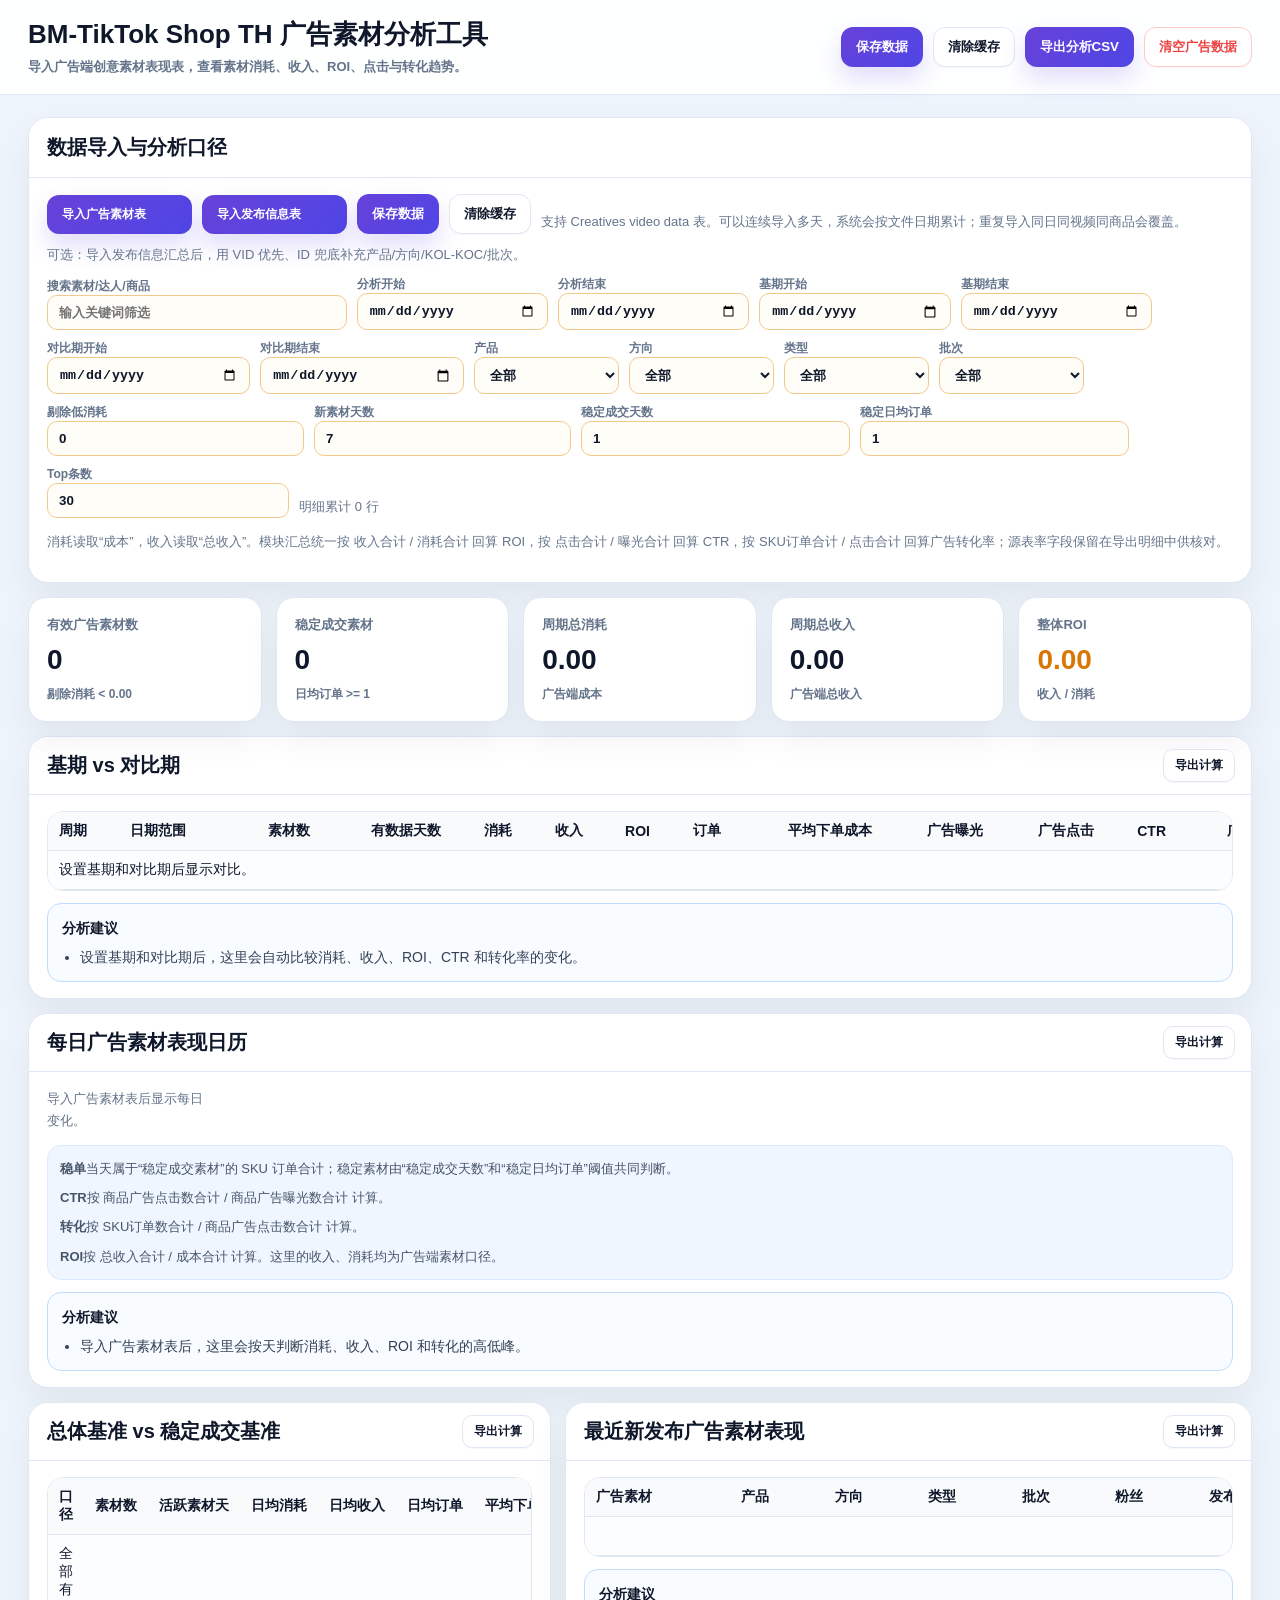
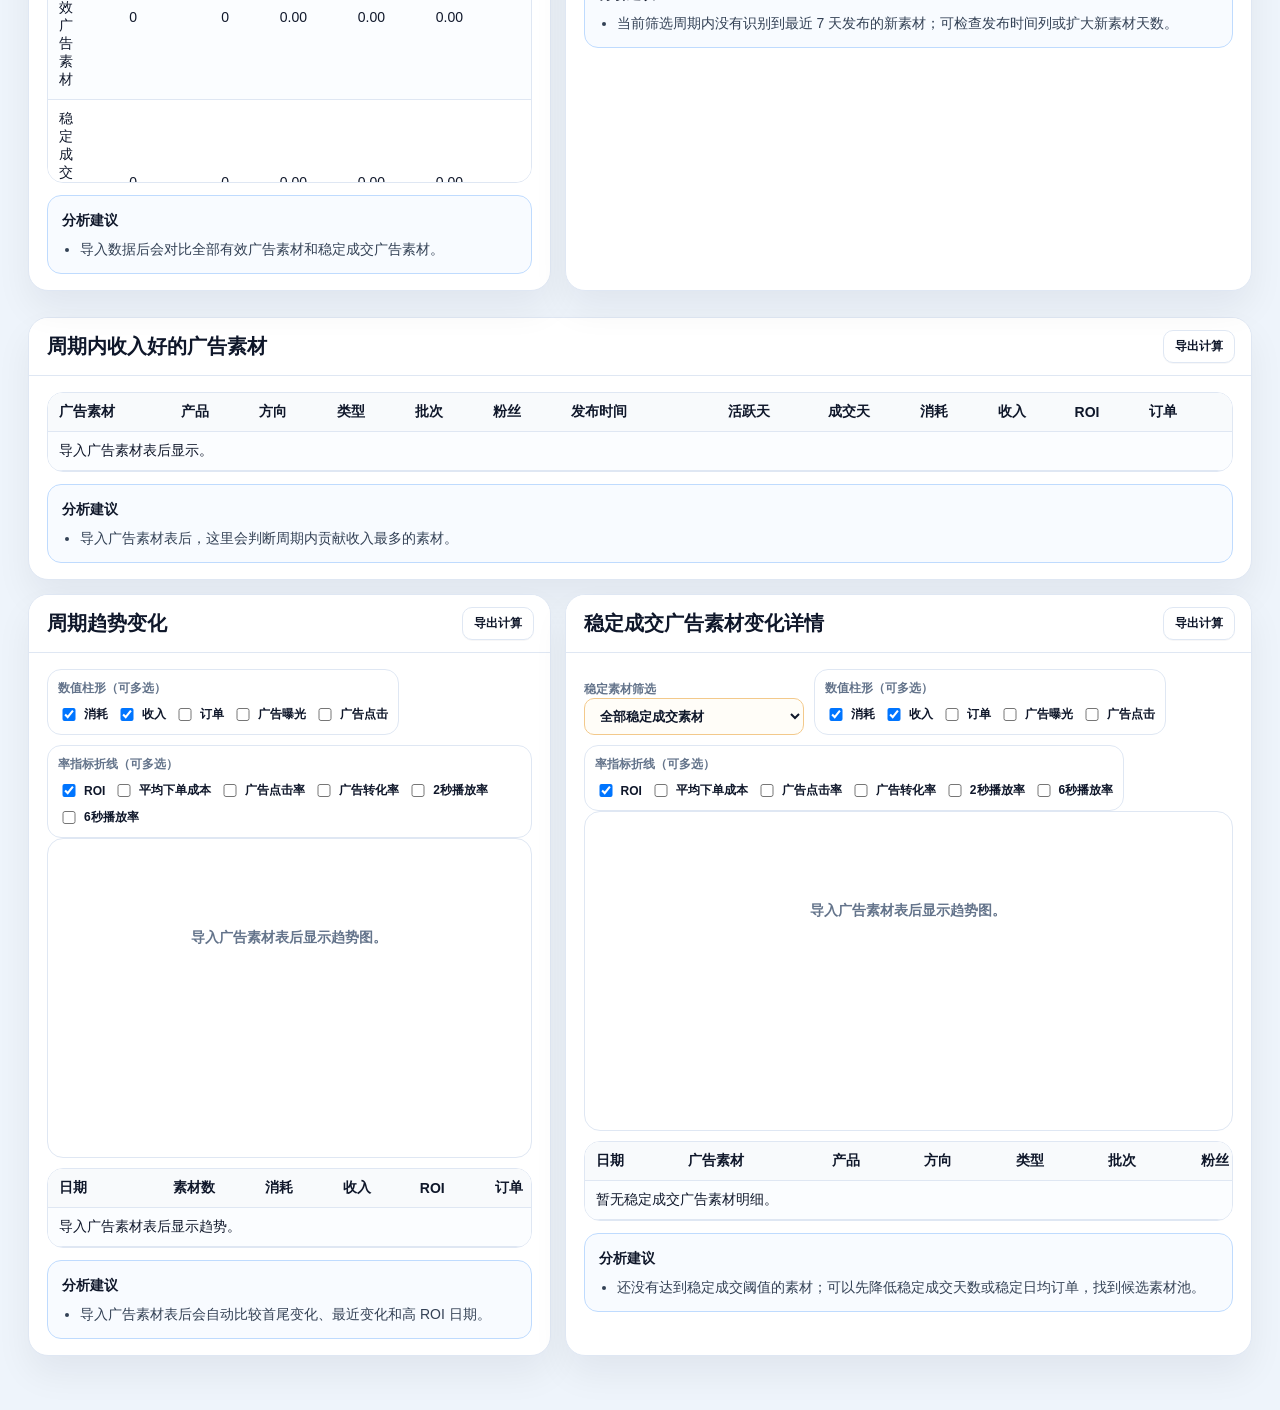
==== commit 7faf67d3: "Add calculation exports to all analysis modules" ====
--- a/BM-ad-creative-analysis/index.html
+++ b/BM-ad-creative-analysis/index.html
@@ -119,6 +119,17 @@
       margin-bottom: 14px;
     }
     .panel > h2 { padding: 16px 18px; border-bottom: 1px solid var(--line); background: #fff; }
+    .panel-heading {
+      display: flex;
+      align-items: center;
+      justify-content: space-between;
+      gap: 12px;
+      padding: 12px 16px 12px 18px;
+      border-bottom: 1px solid var(--line);
+      background: #fff;
+    }
+    .panel-heading h2 { padding: 0; border: 0; }
+    button.module-export-button { padding: 7px 11px; border-radius: 10px; font-size: 12px; white-space: nowrap; }
     .panel-body { padding: 16px 18px; }
     .note { color: var(--muted); font-size: 13px; line-height: 1.7; }
     .kpis {
@@ -262,14 +273,14 @@
           <span class="note" id="metadataStatus">可选：导入发布信息汇总后，用 VID 优先、ID 兜底补充产品/方向/KOL-KOC/批次。</span>
         </div>
         <div class="filters" id="controls"></div>
-        <p class="note">消耗读取“成本”，收入读取“总收入”，ROI 优先读取表格 ROI，缺失时按 收入 / 消耗 计算。点击率读取“商品广告点击率”，广告转化率读取“广告转化率”；缺失时分别按 广告点击 / 广告曝光、SKU 订单 / 广告点击 反推。</p>
+        <p class="note">消耗读取“成本”，收入读取“总收入”。模块汇总统一按 收入合计 / 消耗合计 回算 ROI，按 点击合计 / 曝光合计 回算 CTR，按 SKU订单合计 / 点击合计 回算广告转化率；源表率字段保留在导出明细中供核对。</p>
       </div>
     </section>
 
     <div class="kpis" id="kpis"></div>
 
     <section class="panel">
-      <h2>基期 vs 对比期</h2>
+      <div class="panel-heading"><h2>基期 vs 对比期</h2><button class="module-export-button" data-export-ad-module="period" type="button">导出计算</button></div>
       <div class="panel-body">
         <div class="scroll compact-scroll"><table id="periodCompareTable"></table></div>
         <div class="analysis-box" id="periodCompareAnalysis"></div>
@@ -277,14 +288,14 @@
     </section>
 
     <section class="panel">
-      <h2>每日广告素材表现日历</h2>
+      <div class="panel-heading"><h2>每日广告素材表现日历</h2><button class="module-export-button" data-export-ad-module="calendar" type="button">导出计算</button></div>
       <div class="panel-body">
         <div class="calendar-grid" id="calendar"></div>
         <div class="formula-strip">
           <div class="formula-item"><b>稳单</b>当天属于“稳定成交素材”的 SKU 订单合计；稳定素材由“稳定成交天数”和“稳定日均订单”阈值共同判断。</div>
-          <div class="formula-item"><b>CTR</b>优先读取表格“商品广告点击率”；缺失时按 商品广告点击数 / 商品广告曝光数 计算。</div>
-          <div class="formula-item"><b>转化</b>优先读取表格“广告转化率”；缺失时按 SKU 订单数 / 商品广告点击数 计算。</div>
-          <div class="formula-item"><b>ROI</b>优先读取表格“ROI”；缺失时按 总收入 / 成本 计算。这里的收入、消耗均为广告端素材口径。</div>
+          <div class="formula-item"><b>CTR</b>按 商品广告点击数合计 / 商品广告曝光数合计 计算。</div>
+          <div class="formula-item"><b>转化</b>按 SKU订单数合计 / 商品广告点击数合计 计算。</div>
+          <div class="formula-item"><b>ROI</b>按 总收入合计 / 成本合计 计算。这里的收入、消耗均为广告端素材口径。</div>
         </div>
         <div class="analysis-box" id="calendarAnalysis"></div>
       </div>
@@ -292,14 +303,14 @@
 
     <div class="grid two" style="margin-top:12px">
       <section class="panel">
-        <h2>总体基准 vs 稳定成交基准</h2>
+        <div class="panel-heading"><h2>总体基准 vs 稳定成交基准</h2><button class="module-export-button" data-export-ad-module="baseline" type="button">导出计算</button></div>
         <div class="panel-body">
           <div class="scroll compact-scroll"><table id="baselineTable"></table></div>
           <div class="analysis-box" id="baselineAnalysis"></div>
         </div>
       </section>
       <section class="panel">
-        <h2>最近新发布广告素材表现</h2>
+        <div class="panel-heading"><h2>最近新发布广告素材表现</h2><button class="module-export-button" data-export-ad-module="recent" type="button">导出计算</button></div>
         <div class="panel-body">
           <div class="scroll compact-scroll"><table id="recentTable"></table></div>
           <div class="analysis-box" id="recentAnalysis"></div>
@@ -308,7 +319,7 @@
     </div>
 
     <section class="panel" style="margin-top:12px">
-      <h2>周期内收入好的广告素材</h2>
+      <div class="panel-heading"><h2>周期内收入好的广告素材</h2><button class="module-export-button" data-export-ad-module="top" type="button">导出计算</button></div>
       <div class="panel-body">
         <div class="scroll"><table id="topTable"></table></div>
         <div class="analysis-box" id="topAnalysis"></div>
@@ -317,7 +328,7 @@
 
     <div class="grid two" style="margin-top:12px">
       <section class="panel">
-        <h2>周期趋势变化</h2>
+        <div class="panel-heading"><h2>周期趋势变化</h2><button class="module-export-button" data-export-ad-module="trend" type="button">导出计算</button></div>
         <div class="panel-body">
           <div class="chart-tools">
             <div class="metric-group">
@@ -335,7 +346,7 @@
         </div>
       </section>
       <section class="panel">
-        <h2>稳定成交广告素材变化详情</h2>
+        <div class="panel-heading"><h2>稳定成交广告素材变化详情</h2><button class="module-export-button" data-export-ad-module="stable" type="button">导出计算</button></div>
         <div class="panel-body">
           <div class="chart-tools">
             <label class="wide">稳定素材筛选<select id="stableVideoFilter"></select></label>
@@ -764,10 +775,24 @@
         return requiredAliases.every(alias => normalized.some(cell => cell.includes(normalizeHeaderName(alias))));
       });
     }
+    function findPublishInfoHeaderIndex(rows) {
+      const idAliases = ["ID TIKTOK", "TikTok ID", "达人ID", "账号ID", "ID"];
+      const infoAliases = ["TYPE", "类型", "KOL/KOC", "Product", "产品", "Direction", "方向", "LOT", "批次"];
+      return rows.findIndex(row => {
+        const normalized = row.map(normalizeHeaderName).filter(Boolean);
+        const hasVid = normalized.some(cell => cell === "vid" || cell.includes("视频id"));
+        const hasId = normalized.some(cell => idAliases.some(alias => {
+          const key = normalizeHeaderName(alias);
+          return cell === key || cell.includes(key);
+        }));
+        const hasInfo = normalized.some(cell => infoAliases.some(alias => cell.includes(normalizeHeaderName(alias))));
+        return (hasVid || hasId) && hasInfo;
+      });
+    }
     function parsePublishInfoWorkbook(buffer) {
       const { rows, sheetName } = workbookRowsFromBuffer(buffer);
-      const headerIndex = rows.findIndex(row => row.map(normalizeHeaderName).some(cell => cell === "vid" || cell.includes("视频id")));
-      if (headerIndex < 0) throw new Error("没有找到发布信息表头，请确认包含 VID、ID TIKTOK、TYPE、LOT、Product、Direction。");
+      const headerIndex = findPublishInfoHeaderIndex(rows);
+      if (headerIndex < 0) throw new Error("没有找到发布信息表头，请确认至少包含 ID TIKTOK/TikTok ID 或 VID，并包含 TYPE、Product、Direction、LOT 等信息列。");
       const headers = rows[headerIndex];
       const parsed = rows.slice(headerIndex + 1).map(row => {
         const record = recordFromRow(headers, row);
@@ -813,14 +838,52 @@
       });
       return { byVid, byId };
     }
+    function commonMetadataRow(rows) {
+      const fields = ["product", "direction", "type", "lot", "follower", "idTikTok", "idKey"];
+      const common = {};
+      fields.forEach(field => {
+        const values = [...new Set(rows.map(row => String(row[field] || "").trim()).filter(Boolean))];
+        common[field] = values.length === 1 ? values[0] : "";
+      });
+      common.idKey = normalizeLookupId(common.idTikTok || common.idKey || rows[0]?.idTikTok || rows[0]?.idKey);
+      common.vid = "";
+      return common;
+    }
+    function bestIdMetadataRow(rows, currentVid = "") {
+      const candidates = (rows || []).filter(Boolean);
+      if (!candidates.length) return null;
+      const vid = normalizeLookupVid(currentVid);
+      if (vid) {
+        const exactVidRows = candidates.filter(row => normalizeLookupVid(row.vid) === vid);
+        if (exactVidRows.length) return exactVidRows.reduce((best, row) => betterMetadataRow(best, row), null);
+      }
+      const idOnlyRows = candidates.filter(row => !normalizeLookupVid(row.vid));
+      if (idOnlyRows.length === 1) return idOnlyRows[0];
+      if (idOnlyRows.length > 1) return commonMetadataRow(idOnlyRows);
+      if (candidates.length === 1) return candidates[0];
+      return commonMetadataRow(candidates);
+    }
+    function mergeMetadataForMatch(primary, fallback, matchType) {
+      const merged = { ...(primary || {}) };
+      ["product", "direction", "type", "lot", "follower", "idTikTok", "idKey"].forEach(field => {
+        if (!String(merged[field] || "").trim() && fallback?.[field]) merged[field] = fallback[field];
+      });
+      merged.matchType = matchType;
+      return merged;
+    }
     function publishInfoFor(row, lookup = publishInfoLookup()) {
       const vid = normalizeLookupVid(row.videoId);
-      if (vid && lookup.byVid.has(vid)) return { ...lookup.byVid.get(vid), matchType: "VID" };
+      const vidMatch = vid && lookup.byVid.has(vid) ? lookup.byVid.get(vid) : null;
       const candidates = [row.creatorId, row.creator].map(normalizeLookupId).filter(Boolean);
+      let idMatch = null;
       for (const id of candidates) {
         const rows = lookup.byId.get(id) || [];
-        if (rows.length === 1) return { ...rows[0], matchType: "ID" };
-      }
+        idMatch = bestIdMetadataRow(rows, vid);
+        if (idMatch) break;
+      }
+      if (vidMatch && idMatch) return mergeMetadataForMatch({ ...vidMatch }, idMatch, "VID+ID");
+      if (vidMatch) return { ...vidMatch, matchType: "VID" };
+      if (idMatch) return { ...idMatch, matchType: "ID" };
       return null;
     }
     function normalizeEditableMetadataValue(field, value) {
@@ -1606,6 +1669,104 @@
       bindControls();
       updateSaveButton();
     }
+    const adModuleDefinitions = {
+      period: { title: "基期 vs 对比期", tableId: "periodCompareTable", formulas: ["消耗、收入、订单、曝光和点击按期间内广告日明细求和。", "ROI = 收入合计 / 消耗合计；平均下单成本 = 消耗合计 / 订单合计。", "CTR = 点击合计 / 曝光合计；广告转化率 = 订单合计 / 点击合计。"] },
+      calendar: { title: "每日广告素材表现日历", formulas: ["按日期汇总当天所有纳入筛选的广告素材明细。", "每日ROI = 当日收入合计 / 当日消耗合计。", "稳单 = 当天属于稳定成交素材的订单合计。"] },
+      baseline: { title: "总体基准 vs 稳定成交基准", tableId: "baselineTable", formulas: ["先按广告视频素材汇总周期表现，再计算总体和稳定素材基准。", "素材日均指标 = 素材周期合计 / 素材活跃天数。", "稳定素材需同时达到稳定成交天数和稳定日均订单阈值。"] },
+      recent: { title: "最近新发布广告素材表现", tableId: "recentTable", formulas: ["新素材由发布时间与当前分析周期末日的间隔判断。", "日均消耗、收入和订单 = 新素材周期合计 / 发布后有效天数。", "ROI、CTR和转化率均使用汇总后的加权口径。"] },
+      top: { title: "周期内收入好的广告素材", tableId: "topTable", formulas: ["按素材汇总分析周期内明细，并按总收入、ROI、订单依次排序。", "平均下单成本 = 素材总消耗 / 素材总订单。", "ROI = 总收入 / 总消耗。"] },
+      trend: { title: "周期趋势变化", tableId: "trendTable", formulas: ["按日期汇总消耗、收入、订单、曝光和点击。", "设置基期与对比期后，图表按两段周期相同序号的日期对齐。", "ROI、CTR、转化率、2秒播放率和6秒播放率均按对应分母加权计算。"] },
+      stable: { title: "稳定成交广告素材变化详情", tableId: "stableDetailTable", formulas: ["仅纳入达到稳定成交天数和稳定日均订单阈值的广告素材。", "选择单条稳定素材后，仅导出该视频；未选择时导出全部稳定素材。", "每日ROI = 收入 / 消耗；每日下单成本 = 消耗 / 订单。"] }
+    };
+    function styleAdModuleSheet(sheet) {
+      if (!sheet["!ref"]) return;
+      const range = XLSX.utils.decode_range(sheet["!ref"]);
+      for (let col = range.s.c; col <= range.e.c; col += 1) {
+        const cell = sheet[XLSX.utils.encode_cell({ r: 0, c: col })];
+        if (cell) cell.s = { font: { bold: true, color: { rgb: "FFFFFF" } }, fill: { fgColor: { rgb: "4F46E5" } }, alignment: { horizontal: "center", vertical: "center", wrapText: true } };
+      }
+      sheet["!freeze"] = { xSplit: 0, ySplit: 1 };
+      sheet["!autofilter"] = { ref: XLSX.utils.encode_range({ r: 0, c: range.s.c }, { r: range.e.r, c: range.e.c }) };
+    }
+    function adModuleResultAoa(moduleKey, result) {
+      const definition = adModuleDefinitions[moduleKey];
+      if (definition?.tableId) {
+        const table = document.getElementById(definition.tableId);
+        return table ? [...table.querySelectorAll("tr")].map(tr => [...tr.querySelectorAll("th,td")].map(cell => cell.textContent.trim())) : [];
+      }
+      if (moduleKey === "calendar") {
+        return [["日期", "素材数", "消耗", "收入", "ROI", "订单", "平均下单成本", "广告曝光", "广告点击", "CTR", "广告转化率", "稳定订单"], ...result.trend.map(row => [row.date, row.videos, row.all.spend, row.all.revenue, row.allRoi, row.all.orders, row.allCostPerOrder, row.all.exposure, row.all.clicks, row.allCtr, row.allConversion, row.stable.orders])];
+      }
+      return [];
+    }
+    function adPeriodReady() { return Boolean((state.baseStart || state.baseEnd) && (state.compareStart || state.compareEnd)); }
+    function adModuleSourceRows(moduleKey, result) {
+      const currentRows = result.filteredAll.filter(row => inDateRange(row.date, state.analysisStart, state.analysisEnd));
+      const periodRows = () => ({ baseRows: result.filteredAll.filter(row => inDateRange(row.date, state.baseStart, state.baseEnd)), compareRows: result.filteredAll.filter(row => inDateRange(row.date, state.compareStart, state.compareEnd)) });
+      if (moduleKey === "period") {
+        if (!adPeriodReady()) return [];
+        const periods = periodRows();
+        return [...periods.baseRows.map(row => ({ period: "基期", row })), ...periods.compareRows.map(row => ({ period: "对比期", row }))];
+      }
+      if (moduleKey === "trend" && adPeriodReady()) {
+        const periods = periodRows();
+        return [...periods.baseRows.map(row => ({ period: "基期", row })), ...periods.compareRows.map(row => ({ period: "对比期", row }))];
+      }
+      if (moduleKey === "recent") {
+        const ids = new Set(result.recent.map(row => row.key));
+        return currentRows.filter(row => ids.has(rowVideoKey(row))).map(row => ({ period: "分析周期", row }));
+      }
+      if (moduleKey === "top") {
+        const ids = new Set(result.top.map(row => row.key));
+        return currentRows.filter(row => ids.has(rowVideoKey(row))).map(row => ({ period: "分析周期", row }));
+      }
+      if (moduleKey === "stable") {
+        const selected = String(state.stableVideoKey || "");
+        return currentRows.filter(row => result.stableIds.has(rowVideoKey(row)) && (!selected || rowVideoKey(row) === selected)).map(row => ({ period: "分析周期", row }));
+      }
+      return currentRows.map(row => ({ period: "分析周期", row }));
+    }
+    function adModuleDetailAoa(sourceRows, result) {
+      const lookup = publishInfoLookup();
+      const headers = ["期间", "日期", "视频ID", "视频标题", "达人", "商品ID", "商品", "产品", "方向", "类型", "批次", "粉丝", "匹配方式", "是否稳定素材", "消耗", "收入", "源表ROI", "模块回算ROI", "订单", "平均下单成本", "广告曝光", "广告点击", "源表CTR", "模块回算CTR", "源表广告转化率", "模块回算广告转化率", "2秒播放率", "6秒播放率"];
+      const rows = sourceRows.map(({ period, row }) => {
+        const meta = publishInfoFor(row, lookup);
+        const roiBack = num(row.spend) > 0 ? num(row.revenue) / num(row.spend) : 0;
+        const ctrBack = num(row.exposure) > 0 ? num(row.clicks) / num(row.exposure) : 0;
+        const conversionBack = num(row.clicks) > 0 ? num(row.orders) / num(row.clicks) : 0;
+        return [period, row.date || "", row.videoId || "", row.title || "", row.creator || meta?.idTikTok || "", row.productId || "", row.product || "", meta?.product || "", meta?.direction || "", meta?.type || "", meta?.lot || "", meta?.follower || "", meta?.matchType || "", result.stableIds.has(rowVideoKey(row)) ? "是" : "否", num(row.spend), num(row.revenue), num(row.roi, roiBack), roiBack, num(row.orders), num(row.orders) > 0 ? num(row.spend) / num(row.orders) : 0, num(row.exposure), num(row.clicks), num(row.ctr, ctrBack), ctrBack, num(row.conversion, conversionBack), conversionBack, num(row.play2Rate), num(row.play6Rate)];
+      });
+      return [headers, ...rows];
+    }
+    function adModuleFormulaAoa(moduleKey) {
+      const definition = adModuleDefinitions[moduleKey];
+      const filters = [state.metaProduct, state.metaDirection, state.metaType, state.metaLot].map(value => value || "全部");
+      return [["项目", "当前口径/公式"], ["模块", definition.title], ["分析周期", `${state.analysisStart || "最早"} ~ ${state.analysisEnd || "最新"}`], ["基期", `${state.baseStart || "未设置"} ~ ${state.baseEnd || "未设置"}`], ["对比期", `${state.compareStart || "未设置"} ~ ${state.compareEnd || "未设置"}`], ["页面筛选", `产品=${filters[0]}；方向=${filters[1]}；类型=${filters[2]}；批次=${filters[3]}；搜索=${state.search || "无"}`], ["低消耗过滤", `仅纳入消耗 >= ${num(state.minSpend, 0)} 的广告素材日明细。`], ["稳定素材规则", `成交天数 >= ${num(state.stableMinOrderDays, 1)} 且日均订单 >= ${num(state.stableMinDailyOrders, 1)}。`], ["指标核对", "模块汇总统一使用收入/消耗、点击/曝光、订单/点击回算指标；导出明细同时保留源表率和模块回算值。"], ...definition.formulas.map((formula, index) => [`公式${index + 1}`, formula]), ["明细说明", "“纳入计算明细”保留实际参与本模块计算的广告素材日记录，可按视频ID、商品ID、日期和期间回查。"]];
+    }
+    function exportAdModuleWorkbook(moduleKey) {
+      const definition = adModuleDefinitions[moduleKey];
+      if (!definition) return;
+      if (moduleKey === "period" && !adPeriodReady()) { alert("请先设置基期和对比期，再导出该模块。"); return; }
+      const result = computeAnalysis();
+      const resultAoa = adModuleResultAoa(moduleKey, result);
+      const detailAoa = adModuleDetailAoa(adModuleSourceRows(moduleKey, result), result);
+      const workbook = XLSX.utils.book_new();
+      const formulaSheet = XLSX.utils.aoa_to_sheet(adModuleFormulaAoa(moduleKey));
+      formulaSheet["!cols"] = [{ wch: 20 }, { wch: 100 }];
+      styleAdModuleSheet(formulaSheet);
+      XLSX.utils.book_append_sheet(workbook, formulaSheet, "计算口径");
+      const resultSheet = XLSX.utils.aoa_to_sheet(resultAoa.length ? resultAoa : [["说明"], ["当前模块暂无结果"]]);
+      resultSheet["!cols"] = (resultAoa[0] || ["说明"]).map(value => ({ wch: Math.max(14, Math.min(36, String(value).length * 2 + 4)) }));
+      styleAdModuleSheet(resultSheet);
+      XLSX.utils.book_append_sheet(workbook, resultSheet, "模块结果");
+      const detailSheet = XLSX.utils.aoa_to_sheet(detailAoa);
+      detailSheet["!cols"] = detailAoa[0].map((value, index) => ({ wch: [2, 3].includes(index) ? 36 : Math.max(12, Math.min(24, String(value).length * 2 + 4)) }));
+      styleAdModuleSheet(detailSheet);
+      const detailRange = XLSX.utils.decode_range(detailSheet["!ref"]);
+      for (let row = 1; row <= detailRange.e.r; row += 1) [22, 23, 24, 25, 26, 27].forEach(col => { const cell = detailSheet[XLSX.utils.encode_cell({ r: row, c: col })]; if (cell) cell.z = "0.00%"; });
+      XLSX.utils.book_append_sheet(workbook, detailSheet, "纳入计算明细");
+      XLSX.writeFile(workbook, `广告素材-${definition.title}-计算明细-${new Date().toISOString().slice(0, 10)}.xlsx`);
+    }
     function bindControls() {
       [
         ["search", "search", "text"], ["analysisStart", "analysisStart", "text"], ["analysisEnd", "analysisEnd", "text"],
@@ -1636,6 +1797,10 @@
     }
     document.addEventListener("click", event => {
       const target = event.target;
+      if (target?.dataset?.exportAdModule) {
+        exportAdModuleWorkbook(target.dataset.exportAdModule);
+        return;
+      }
       if (target?.classList?.contains("meta-edit-button")) {
         state.metaEditKey = target.dataset.metaEditKey || "";
         render();
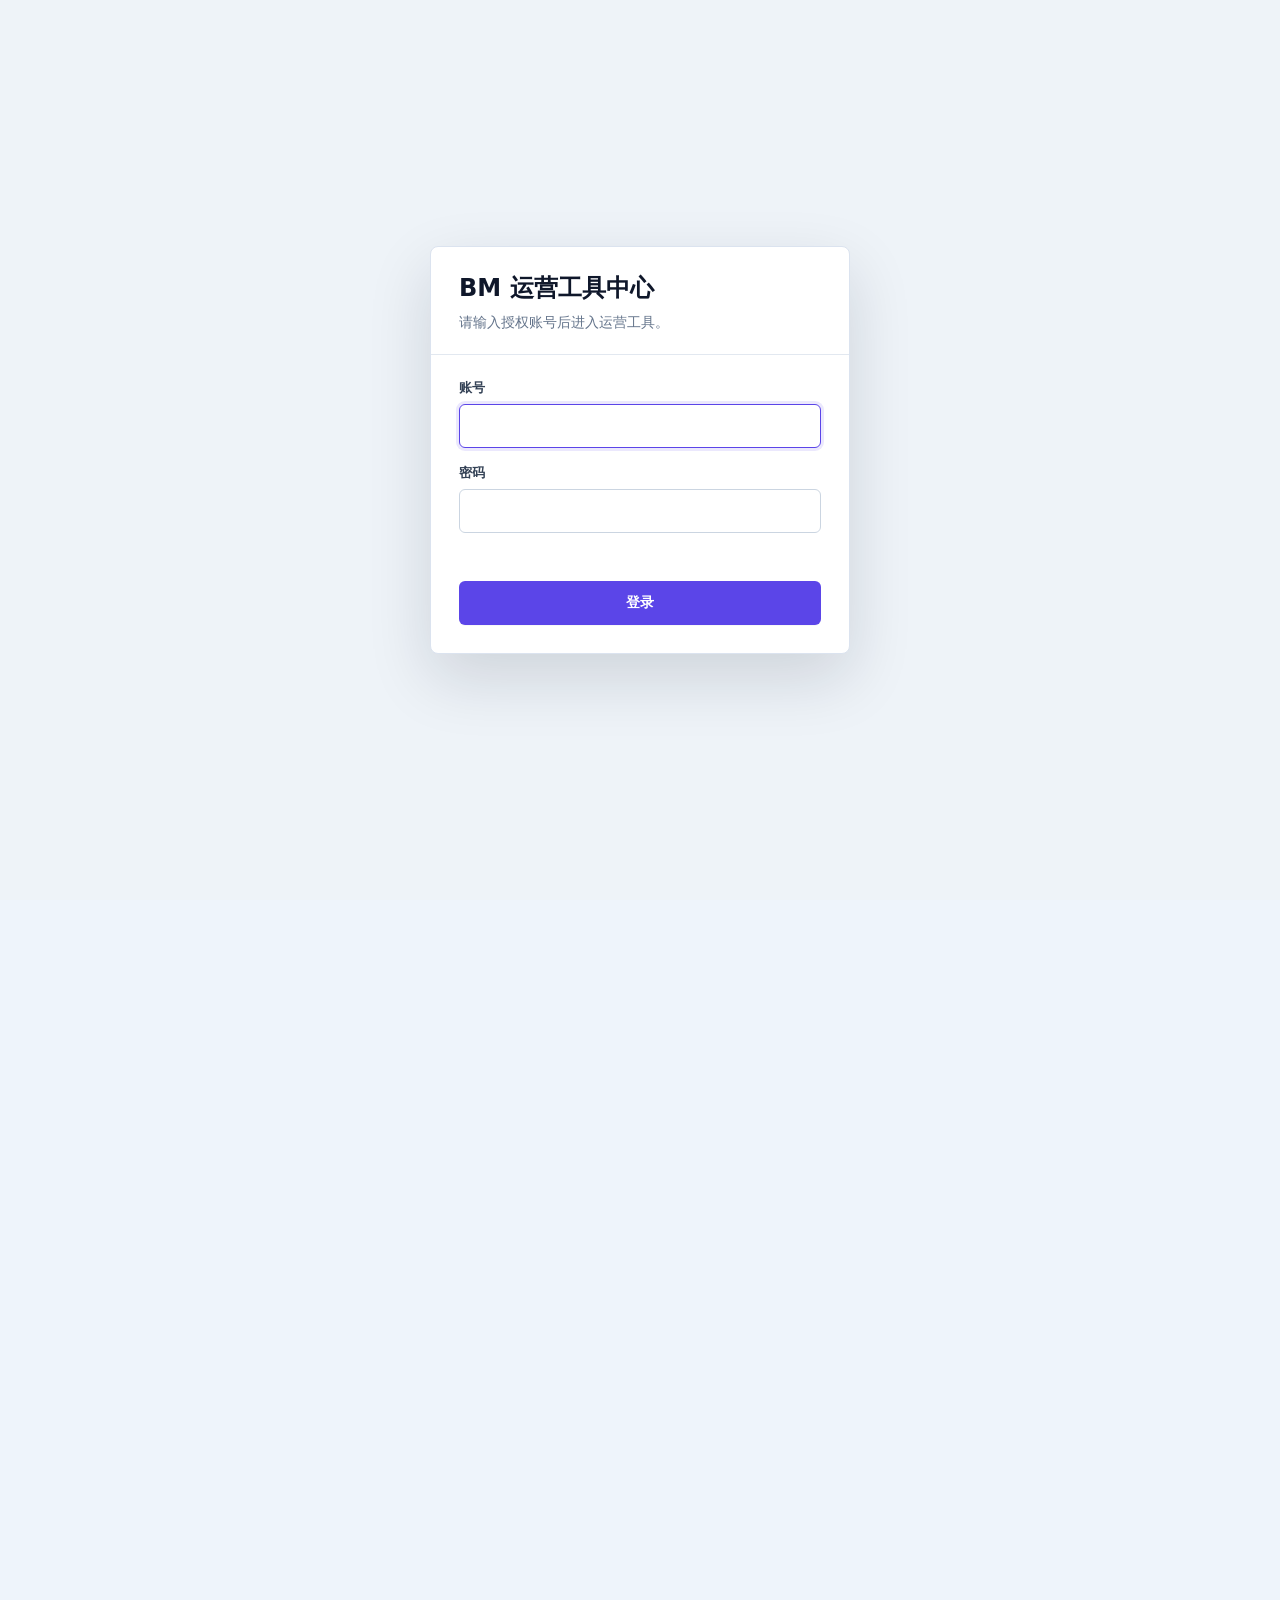
==== commit 7af3e5e1: "Add site-wide admin access gate" ====
--- a/BM-ad-creative-analysis/index.html
+++ b/BM-ad-creative-analysis/index.html
@@ -4,6 +4,7 @@
   <meta charset="utf-8">
   <meta name="viewport" content="width=device-width, initial-scale=1">
   <title>BM-TikTok Shop TH 广告素材分析工具</title>
+  <script src="../assets/auth-gate.js?v=20260712"></script>
   <style>
     :root {
       --bg: #eef4fb;
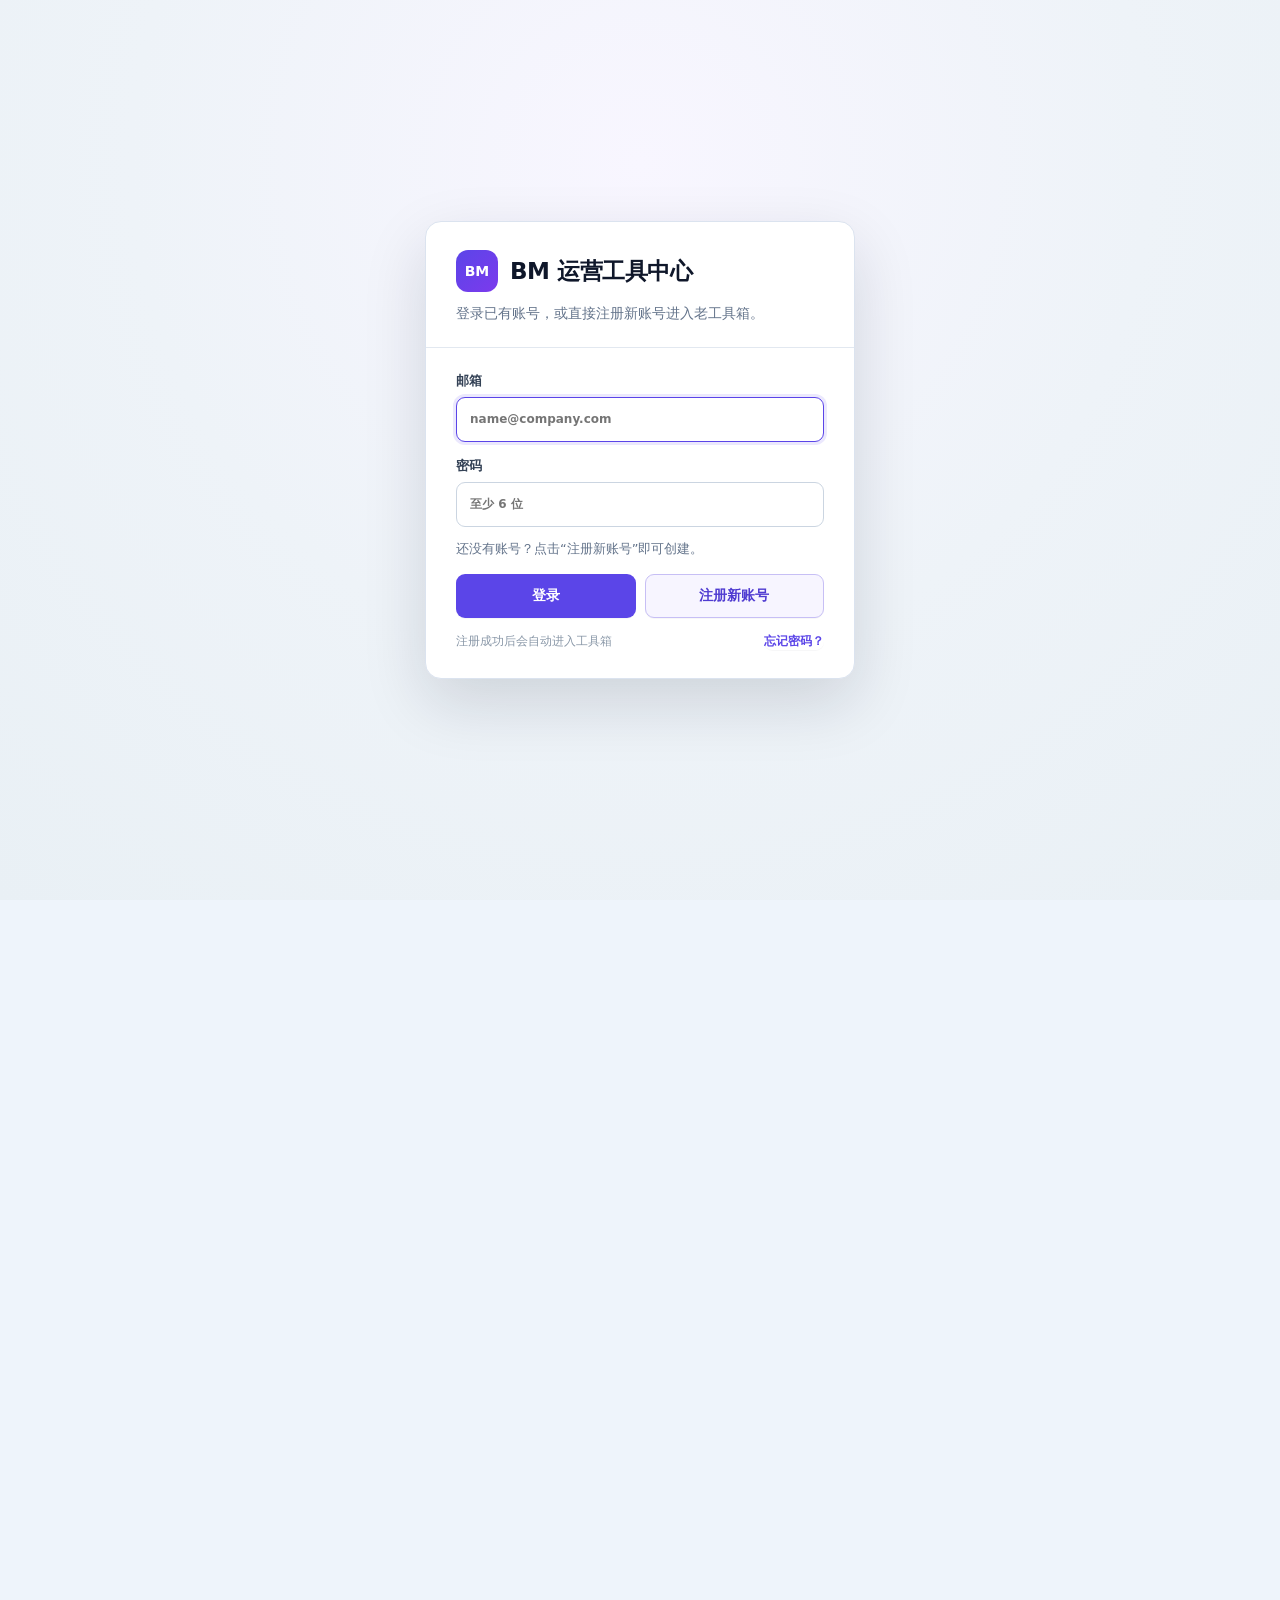
==== commit 63949cf1: "Enable Supabase signup for legacy toolbox" ====
--- a/BM-ad-creative-analysis/index.html
+++ b/BM-ad-creative-analysis/index.html
@@ -4,7 +4,8 @@
   <meta charset="utf-8">
   <meta name="viewport" content="width=device-width, initial-scale=1">
   <title>BM-TikTok Shop TH 广告素材分析工具</title>
-  <script src="../assets/auth-gate.js?v=20260712"></script>
+  <script src="../assets/supabase-umd.js"></script>
+  <script src="../assets/auth-gate.js?v=20260718-signup2"></script>
   <style>
     :root {
       --bg: #eef4fb;
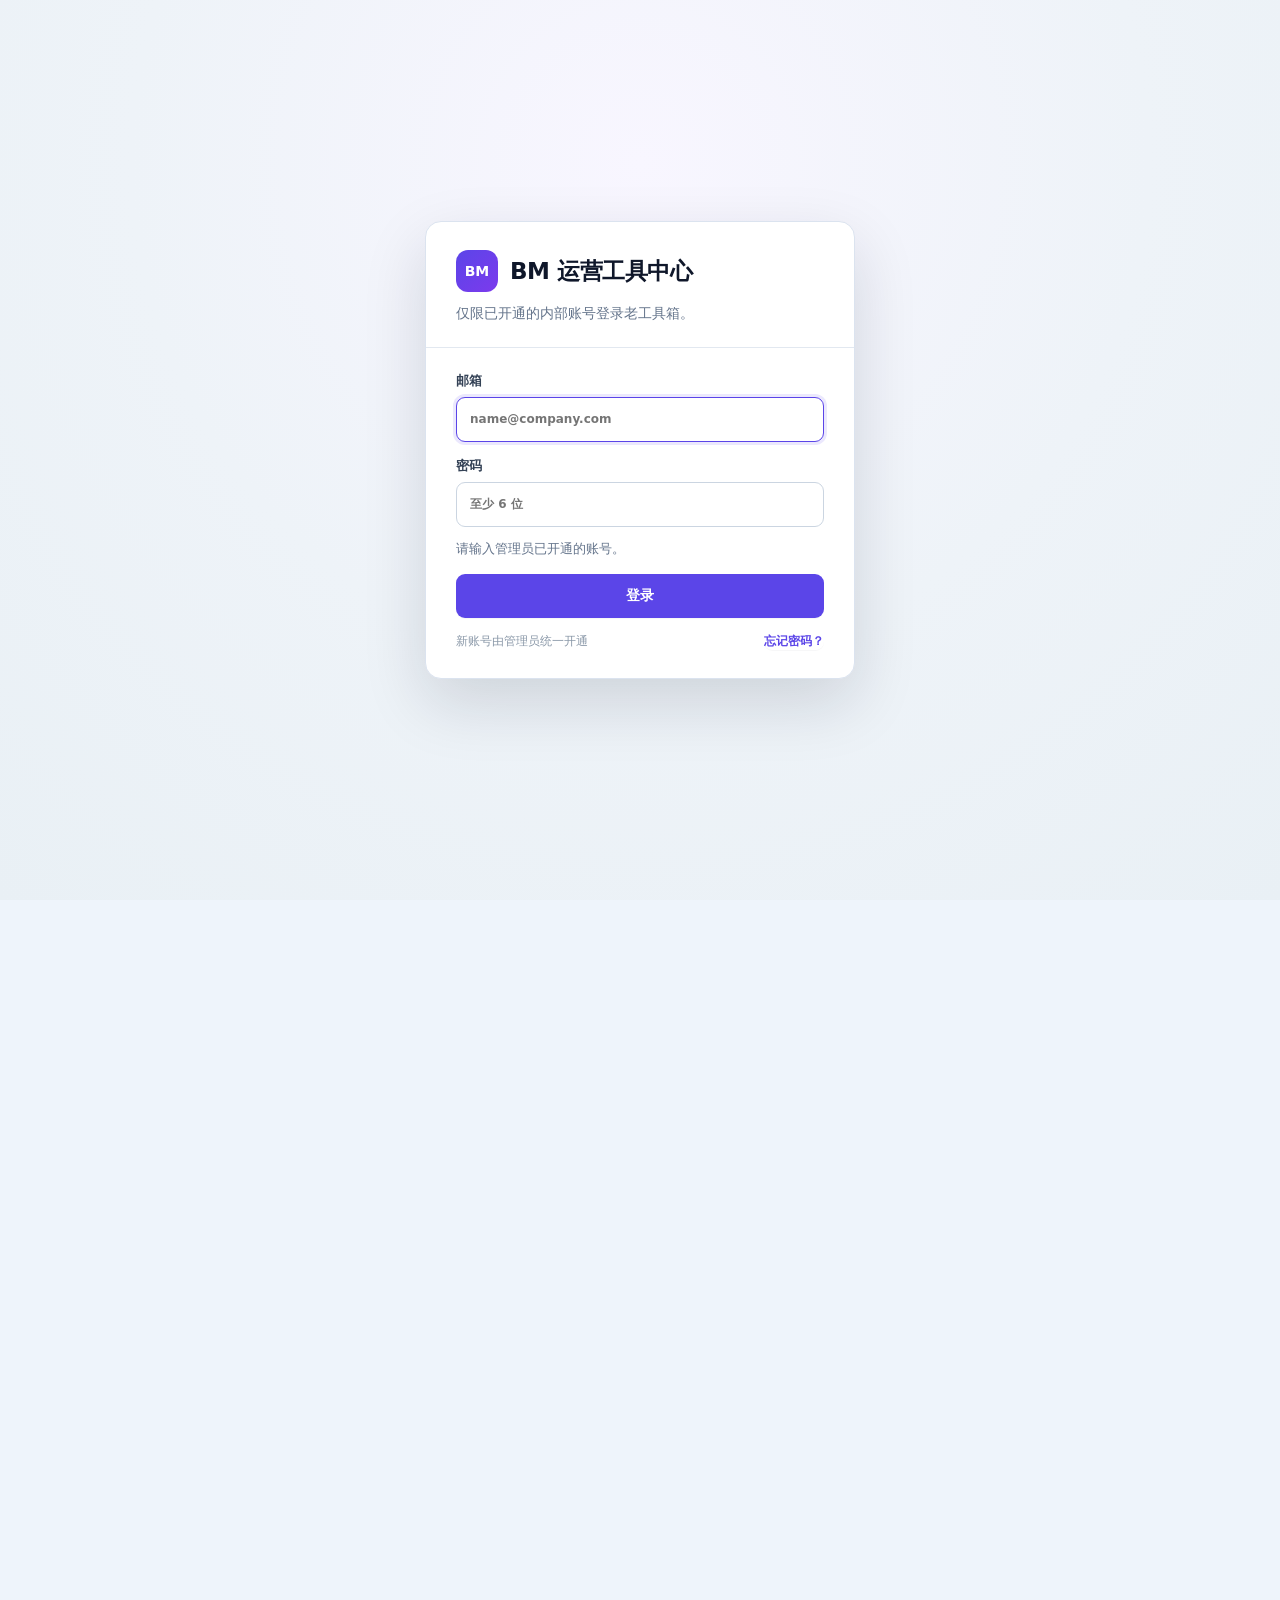
==== commit 403335f2: "Disable external signup in legacy toolbox" ====
--- a/BM-ad-creative-analysis/index.html
+++ b/BM-ad-creative-analysis/index.html
@@ -5,7 +5,7 @@
   <meta name="viewport" content="width=device-width, initial-scale=1">
   <title>BM-TikTok Shop TH 广告素材分析工具</title>
   <script src="../assets/supabase-umd.js"></script>
-  <script src="../assets/auth-gate.js?v=20260718-signup2"></script>
+  <script src="../assets/auth-gate.js?v=20260724-internal1"></script>
   <style>
     :root {
       --bg: #eef4fb;
